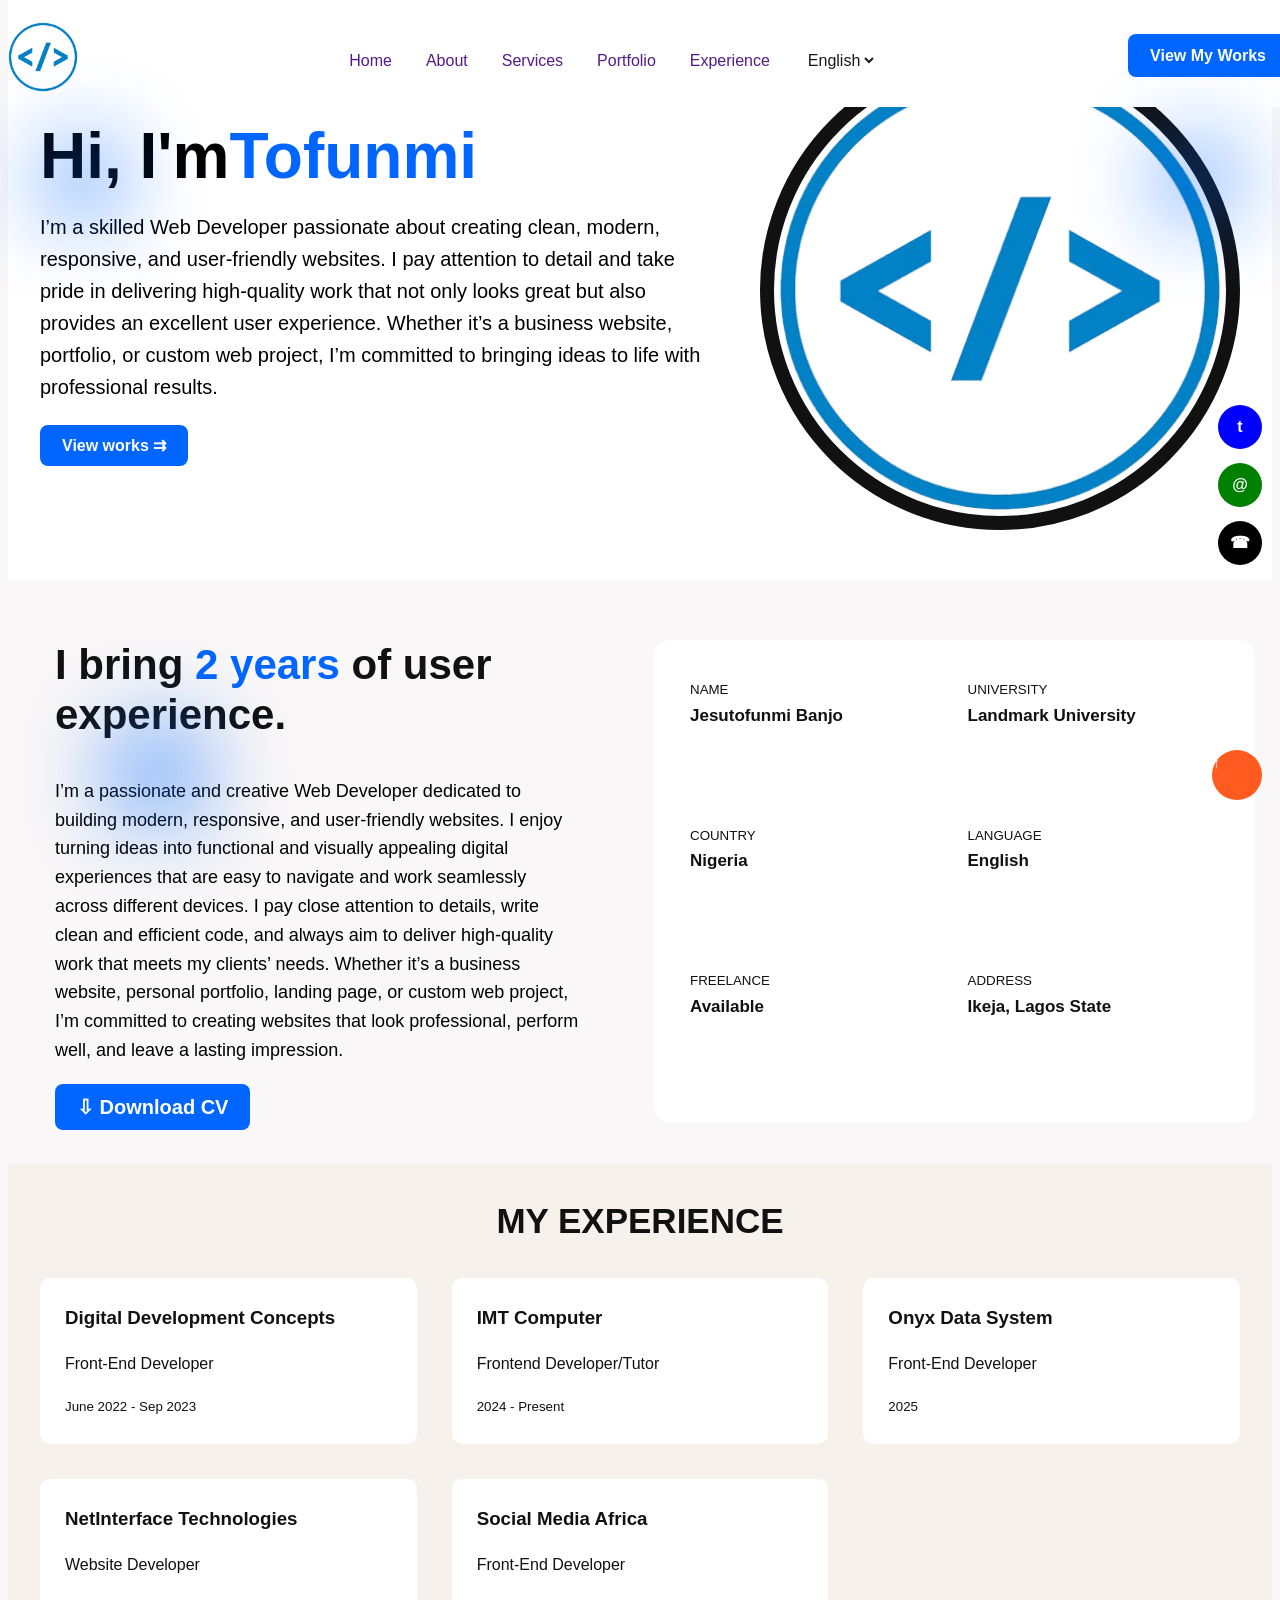
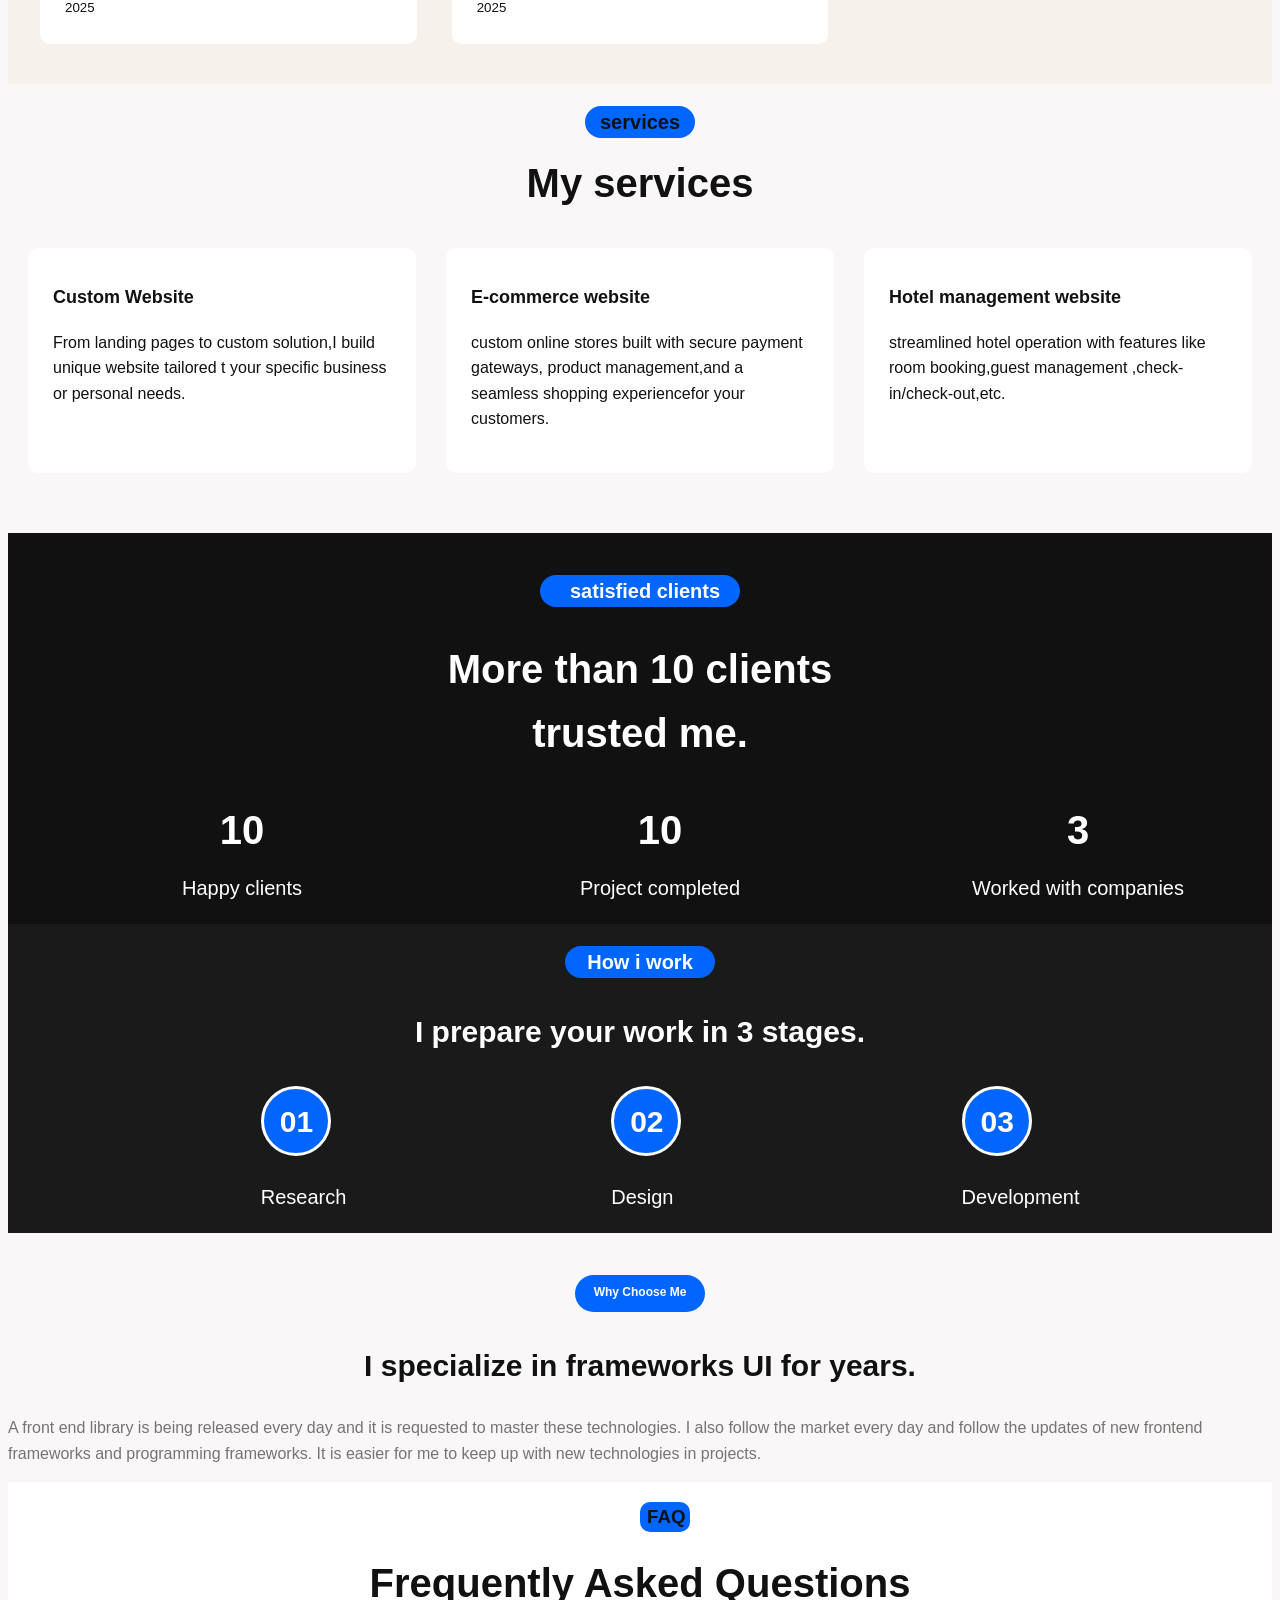
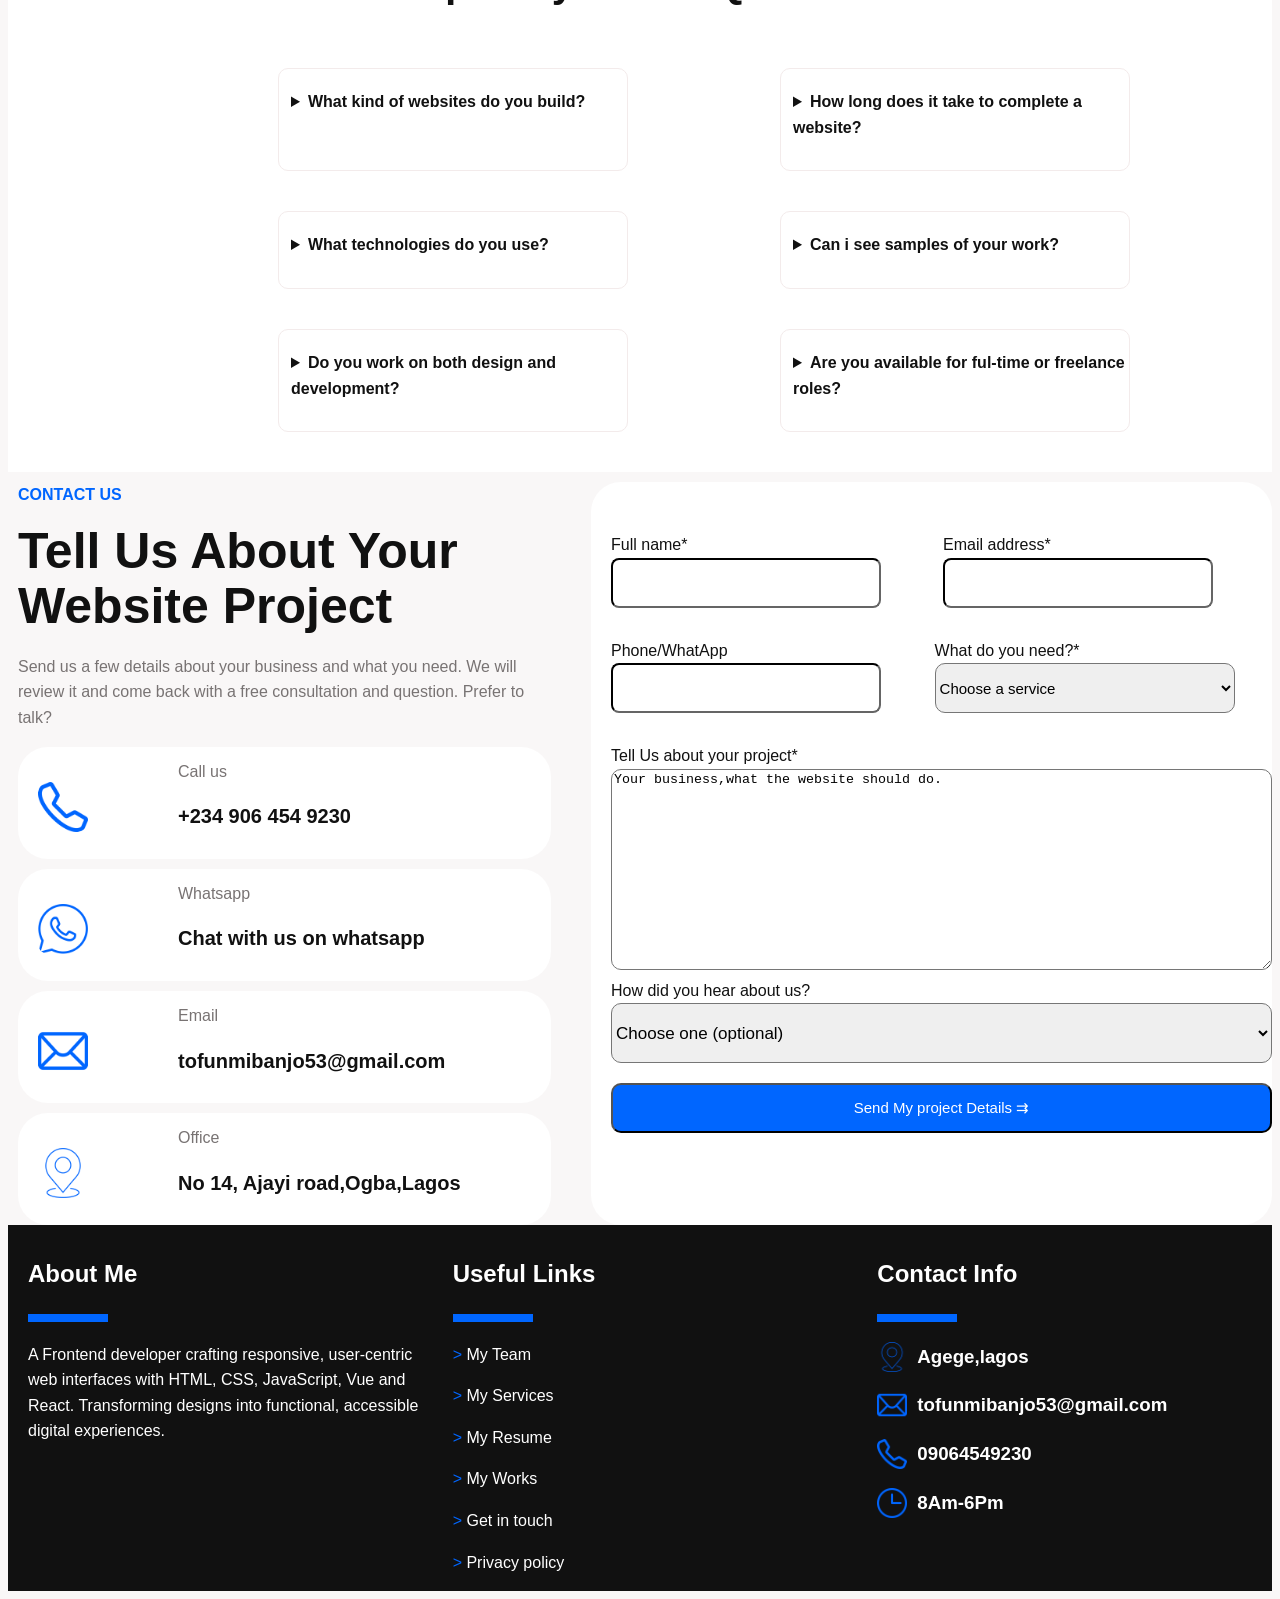
==== index.html @ 75e9c708 "My Portfolio Website" ====
<!DOCTYPE html>
<html lang="en">
<head>
    <meta charset="UTF-8">
    <meta name="viewport" content="width=device-width, initial-scale=1.0">
    <title>Tofunmi</title>
    <link rel="stylesheet" href="style.css">
</head>
<body>
    <!--NAVBAR-->
    <header">
        <div class="Container">
            <a href=""><img class="MyLogo" src="images/blue_image-removebg-preview.png" alt=""></a>
            <nav class="links">
                <a href="">Home</a>
                <a href="">About</a>
                <a href="">Services</a>
                <a href="">Portfolio</a>
                <a href="">Experience</a>
                <select name="" id="">
                    <option value="">English</option>
                    <option value="">Yoruba</option>
                    <option value="">French</option>
                </select>
            </nav>
            <a href="" class="btn">View My Works</a>

        </div>
    </header>
    <!--HERO-->
    <section class="hero" id="home"> 
        <span class="blob blob-1"></span>
        <span class="blob blob-2"></span>
        <span class="blob blob-3"></span>
       <div class="hero-box container">
            <div class="hero-text">
                <h1>Hi, I'm<span class="blue">Tofunmi</span></h1>
                <P>I’m a skilled Web Developer passionate about creating clean, modern, responsive,
                 and user-friendly websites. I pay attention to detail and take pride in delivering 
                 high-quality work that not only looks great but also provides an excellent user experience. 
                 Whether it’s a business website, portfolio, or custom web project, I’m committed to bringing 
                 ideas to life with professional results. 
                </p>
              
              <a href="#Portfolio" class="btn big">View works &rrarr;</a>
            </div>
             <img src="images/blue_image-removebg-preview.png" alt="Web development skill" class="hero-img">
              <!-------Floating Icons---------->  
              <div class="social">
               <a href="#" class="twitter">t</a>
               <a href="#" class="email">@</a>
               <a href="#" class="phone">&#9742</a>
             </div>

            <!--Bottom Bar-->
               <!--//<div class="contact">
               <a href="tel:+2349064549230"> call</a>
                <a href="https://2349064549230">Whatsapp</a>
               </div>-->
              
             <a href="home" class="top"> &uarr;</a>
             </div>
            </section>
    <!--About-->
     <section class="About" id="about">
       <div class="about-box">
          <div class="about-text">
            <h2>I bring <span class="blue">2 years</span> of user experience.</h2>
            <p>I’m a passionate and creative Web Developer dedicated to building modern, responsive, 
              and user-friendly websites. I enjoy turning ideas into functional and visually appealing 
              digital experiences that are easy to navigate and work seamlessly across different devices.
               I pay close attention to details, write clean and efficient code, and always aim to deliver
                high-quality work that meets my clients’ needs. Whether it’s a business website, personal portfolio, 
                landing page, or custom web project, I’m committed to creating websites that look professional, perform well, 
                and leave a lasting impression.</p>
              <a href="#" class="btn">&#8681; Download CV</a>
          </div>

          <!--A grey card holding 6 small fact-->
          <div class="info-card">
              <div class="info">
                  <small>NAME</small>
                  <strong>Jesutofunmi Banjo</strong>
              </div>
              <div class="info">
                <small>UNIVERSITY</small>
                <strong>Landmark University</strong>
              </div>
              <div class="info">
                <small>COUNTRY</small>
                <strong>Nigeria</strong>
              </div>
              <div class="info">
                <small>LANGUAGE</small>
                <strong>English</strong>
              </div>
              <div class="info">
                <small>FREELANCE</small>
                <strong>Available</strong>
              </div>
              <div class="info">
                <small>ADDRESS</small>
                <strong>Ikeja, Lagos State</strong>
              </div>
          </div>
       </div>
    </section>
    <!-- ================= EXPERIENCE ================= -->
  <section class="experience" id="experience">
    <div class="myexperience">

      <h2 class="center">MY EXPERIENCE</h2>

      <div class="grid-3">
        <div class="card">
          <h3>Digital Development Concepts</h3>
          <p class="orange">Front-End Developer</p>
          <small>June 2022 - Sep 2023</small>
        </div>
        <div class="card">
          <h3>IMT Computer</h3>
          <p class="orange">Frontend Developer/Tutor</p>
          <small>2024 - Present</small>
        </div>
        <div class="card">
          <h3>Onyx Data System</h3>
          <p class="orange">Front-End Developer</p>
          <small>2025</small>
        </div>
        <div class="card">
          <h3>NetInterface Technologies</h3>
          <p class="orange">Website Developer</p>
          <small>2025</small>
        </div>
        <div class="card">
          <h3>Social Media Africa</h3>
          <p class="orange">Front-End Developer</p>
          <small>2025</small>
        </div>
      </div>

    </div>
  </section>
     <!--My services-->
     <section class="services" id="services">
     <div class="myservices">
      <h4> services</h4>
      <h2> My services</h2>
      <div class="servicecontainer">
       <div class="atm">
        <h3>Custom Website</h3>
        <p class="yellow"> 
          From landing pages to custom solution,I build unique
           website tailored t your specific business or personal needs.
        </p>
       </div>
       <div class="atm">
       <h3>E-commerce website</h3>
       <p class="yellow">
        custom online stores built with secure payment gateways, product management,and a seamless
        shopping experiencefor your customers.
       </p>
       </div>
       <div class="atm">
        <h3> Hotel management website</h3>
       <p class="yellow">
        streamlined hotel operation with features like room booking,guest management
        ,check-in/check-out,etc.
       </p>
       </div>

      </div>
     </div>
  </section>
   <!--satisfied client-->
   <section class="client">
    <div class="myclients">
      <h4>satisfied clients</h4>
      <h2>More than 10 clients <br> trusted me.</h2>
      <div id="container">
     <div class="complete">
        <h3>10</h3>
        <p>Happy clients</p>
      </div>
      <div class="complete">
      <h3>10</h3>
      <p>Project completed</p>
    </div>
    <div class="complete">
      <h3>3</h3>
      <p>Worked with companies</p>
    </div>
      </div>
    </div>
   </section>  
   <!-- How i work -->
   <section class="work">
  <!-- how i work-->
     <div id="work">
      <h4>How i work</h4>
      <h3>I prepare your work in 3 stages.</h3>
    </div>
    <div id="design">
      <div class="design">
        <h2>01</h2>
        <p>Research</p>
      </div>
     <div class="design">
       <h2>02</h2>
       <p>Design</p>
     </div>
     <div class="design">
       <h2>03</h2>
       <p>Development</p>
     </div>
    </div>
   </section>
   <!-- why choose me -->
    <section class="why">
      <div id="why">
        <h3>Why Choose Me</h3>
        <h2>I specialize in frameworks UI for years.</h2>
        <p>A front end library is being released every day and it is 
           requested to master these technologies.
           I also follow the market every day and follow the updates of new 
           frontend frameworks and programming frameworks.
           It is easier for me to keep up with new technologies in projects.
        </p>
      </div>
      <!-- <div class="per">
        <div class="M">
          <div class="flex">
          <h2>Design</h2>
          <h3> 100%</h3>
        </div>
        <!-- line 1 -->
        <!-- <div class="line">
          <p>d</p>
        </div>
        </div>
       <div class="N">
        <div class="flex2">
       <h2>Development</h2>
       <h3>100%</h3>
       </div> -->
       <!-- line 2 -->
       <!-- <div class="line">
        <p>d</p>
       </div>
       </div>
      </div> --> 
    </section>
    <!-- my works its empty -->
    <section>
    </section>
    <!-- FAQ -->
     <section class="FAQ">
      <div class="bigfaq">
       <h3>FAQ</h3>
       <h2>Frequently Asked Questions</h2>
       <div class="faqflex">
        <div class="faq">
         <details>
          <summary>What kind of websites do you build?</summary>
          <p>I build responsive,modern websites including portfolios,
            business sites,blogs,e-commerce platform etc.
          </p>
         </details>
        </div>
        <div class="faq">
          <details>
            <summary>How long does it take to complete a website?</summary>
            <p>project timeline vary,but most website
               are completed within 2-6 weeks depending on complexity</p>
          </details>
        </div>
       </div>
       <div class="faqflex">
       <div class="faq">
        <details>
          <summary>What technologies do you use?</summary>
          <p>i use Vue.js,React,Next.js,Typescript,Tailwind 
            CSS,and other modern web technologies.</p>
        </details>
       </div>
       <div class="faq">
        <details>
          <summary>Can i see samples of your work?</summary>
          <p>Yes! Please check the portfolio section on 
            this website for examples of my previous projects.</p>
        </details>
       </div>
       </div>
       <div class="faqflex">
        <div class="faq">
          <details>
            <summary>Do you work on both design and development?</summary>
            <p>Yes, i handle front-end development to deliver
               complete solutions.</p>
          </details>
        </div>
        <div class="faq">
          <details>
            <summary>Are you available for ful-time or freelance roles?</summary>
            <p>I'm open to both full-time and freelance opportunities.
              Feel free to contact me to discuss your needs.</p>
          </details>
        </div>
       </div>
      </div>
     </section>
    <!-- contact us -->
   <section class="US">
     <div class="BIGONE">
     <!--div 1-->
      <div class="Contactus">
      <p class="Bue">CONTACT US</p>
      <h1>Tell Us About Your <br> Website Project</h1>
      <p class="P">Send us a few details about your business and what you need.
        We will review it and come back with a free consultation and question.
        Prefer to talk?</p>
        <div class="icon">
          <div id="icon"><img src="images/call.png" alt=""></div>
            <div id="cont">
             <p>Call us</p>
             <h2>+234 906 454 9230</h2>
            </div>
          </div>
        <div class="icon">
         <div id="icon"><img src="images/whatsapp.png" alt=""></div>
          <div id="cont">
           <p>Whatsapp</p>
           <h2>Chat with us on whatsapp</h2>
          </div>
        </div>
        <div class="icon">
         <div id="icon"><img src="images/email.png" alt=""></div>
         <div id="cont">
         <p>Email</p>
         <h2>tofunmibanjo53@gmail.com</h2>
         </div>
        </div>
        <div class="icon">
         <div id="icon"><img src="images/loc.png" alt=""></div>
         <div id="cont">
         <p>Office</p>
         <h2>No 14, Ajayi road,Ogba,Lagos</h2>
         </div>
        </div>
      </div>
      <!-- Div 2 -->
      <div class="FORM2">
        <!-- first form flex -->
         <div class="line1">
            <div class="full">
             <label for="Full name">Full name*</label>
             <input type="text">
            </div>
            <div class="emai">
               <label for="email">Email address*</label>
               <input type="text">
            </div>
          </div>
       <!-- 2nd form flex -->
     <div class="line2"> 
        <div class="Whatsapp">
          <label for="">Phone/WhatApp</label>
          <input type="text">
        </div>
        <div class="need">
          <label for="">What do you need?*</label>
          <select name="" id="select1">
            <option value=""> Choose a service</option>
            <option value="">Business</option>
            <option value="">E-commerce</option>
          </select>
        </div>
      </div>
      <div class="tell">
         <label for="">Tell Us about your project*</label>
         <textarea  class="area"  name="" rows="13" cols="80">Your business,what the website should do.</textarea> 
      </div>
      <div class="Hear">
       <label for="">How did you hear about us?</label><br>
       <select name="" id="select2">
        <option value="" aria-placeholder="">Choose one (optional)</option>
        <option value="">On the Web</option>
        <option value="">From a Friend</option>
       </select>
      </div>
      <button class="bn" type="submit">Send My project Details &rrarr;</button>
      </div>
     </div>
     </div>
   </section>
   <!-- footer -->
   <footer>
    <div class="end">
      <div class="ABOUt">
        <h2>About Me</h2>
        <div class="footerline"></div>
        <p>A Frontend developer crafting responsive, user-centric web interfaces with HTML,
           CSS, JavaScript, Vue and React. Transforming designs into functional, accessible digital experiences.</p>
      </div>
      <div class="lINK">
        <h2>Useful Links</h2>
        <div class="footerline"></div>
        <p><span class="g">></span> My Team</p>
        <p><span class="g">></span> My Services</p>
        <p><span class="g">></span> My Resume</p>
        <p><span class="g">></span> My Works</p>
        <p><span class="g">></span> Get in touch</p>
        <p><span class="g">></span> Privacy policy</p>
      </div>
      <div class="Info">
      <h2>Contact Info</h2>
      <div class="footerline"></div>
      <div class="foo">
        <div class="loc"><img src="images/loc.png" alt=""></div>
        <div class="w"><h3>Agege,lagos</h3></div>
      </div>
      <div class="foo">
        <div class="mail"><img src="images/email.png" alt=""></div>
        <div class="w"><h3>tofunmibanjo53@gmail.com</h3></div>
      </div>
      <div class="foo">
        <div class="numb"><img src="images/call.png" alt=""></div>
        <div class="w"><h3>09064549230</h3></div>
      </div>
      <div class="foo">
        <div class="time"><img src="images/time.png" alt=""></div>
        <div class="w"><h3>8Am-6Pm</h3></div>
      </div>
      </div>
    </div>
   </footer>

</body>
</html>
---- style.css ----
*{
margin-top: 0%;
box-sizing: border-box;
}
 body{
    font-family: Arial, Helvetica, sans-serif;
     background:rgb(249, 247, 247);
    color: #111111;
    line-height: 1.6;
 }
 a{
    text-decoration: none;
 }
.btn{
    color: #fff;
    background: #0066ff;
    padding: 12px 22px;
    border-radius: 8px;
    font-weight: bold;
    margin-bottom: 30px;
    margin-top: 20px;
}
.btn:hover{
    background-color: darkblue;
}
header{
    background-color: #fff;
}
/* header */
.Container{
    background-color: #fff;
    display: flex;
    align-items: center;
    padding-top: 14px;
    /* margin-bottom: 20px; */
    /* margin-right: 20px; */
    position: fixed;
    width: 100%;
}
.MyLogo{
    width: 70px;
    height: 70px;
    margin-right: 20px;
}
.links{
    flex: 1;
    display: flex;
    justify-content: center;
    align-items: center;
    gap: 34px;
}
.links select{
    border: none;
    background: none;
    font-size: 16px;
    color:#1a1a1a;
    cursor: pointer;
}

.container{
    max-width: 1200px;
    margin: 0 auto;
    /* padding: 0 20px; */
    
}

.hero-box{
    display: flex;
    align-items: center;
    justify-content: center;
    gap: 50px;
    width: 100%;
    padding-top: 50px;
    padding-bottom: 50px;
}
.hero{
    background: white;
}
.hero-text{
    flex: 1;
    color: black;
}
h1{
    font-size: 64px;
    line-height: 1.1;
    margin-bottom: 20px;
}
.blue{
    color:#0066ff;
}
.hero p{
    font-size: 20px;
    color: black;
    margin-bottom:  30px; ;
}
.hero-img{
    width: 45%;
    max-width: 480px;
    border-radius:50%;
    border: 14px solid ;
}
.blob{
    position: absolute;
    border-radius: 50;
    background: #0066ff;
    opacity: 0.4;
    filter: blur(40px);
}
.blob-1{
    width: 90px;
    height: 90px;
    top: 15%;
    left: 3%;
}
.blob-2{
     width: 90px;
    height: 90px;
    top: 15%;
    right: 3%;
}
.blob-3{
    width: 110px;
    height: 110px;
    bottom: 8%;
    left: 8%;
}
.social{
position: fixed;
right: 18px;
top: 45%;
display: flex;
flex-direction: column;
gap: 14px;
}
.social a{
    width: 44px;
    height: 44px;
    border-radius: 50%;
    color: #fff;
    font-weight: bold;
    display: flex;
    align-items: center;
    justify-content: center;
}
.twitter{ background:blue ;}
.email{background: green;}
.phone{ background: black;}

.contact{
    position: fixed;
    bottom: 0;
    left: 0;
    right: 0;
    display: flex;
    justify-content: center;
    gap: 60px;
    padding: 14px;
    background: #1a1a1a;
}
.contact a {color: #fff;font-weight: bold;}
.top{
    position: fixed;
    right: 18px;
    bottom: 100px;
    width: 50px;
    height: 50px;
    border-radius: 50%;
    background: #ff5a1f;
    color: #fff;
}
.About{
    margin-top: 60px;
    padding-left: 30px;
    padding-bottom: 40px;
}
.about-box{
    display: flex;
    max-width: 1200px;
    margin: auto;
    gap: 70px;
}

.about-text{
    flex: 1;
    font-size: 20px;
}
.about-text h2{
    font-size: 42px;
    line-height: 1.2;
    margin-bottom: 36px;
}
.btn{line-height: 1.2;
    
}
.about-text p{
margin-bottom: 26px;
color: black;
font-size: 18px;
}
.info{
    border-radius: 10px;
    /* padding: 10px; */
    padding-bottom:px ;
}
.info-card{
    flex: 1;
    background-color:white;
    padding:36px;
    border-radius: 16px;
    display: grid;
    grid-template-columns: 1fr 1fr;
    gap: 26px;
}
.info strong{
    display: block;
    font-size: 17px;
}
.grid-3{
    display: grid;
    grid-template-columns: 1fr 1fr 1fr;
    gap: 35px;
}
.experience{
background-color: rgb(246, 241, 235);
padding-bottom: 40px;
padding-top: 30px;
}
.myexperience h2{
    text-align: center;
    font-size: 35px;
}
.myexperience{
    margin-top: 30px;
    border-radius:20px;
    margin-bottom: 20px;
    max-width: 1200px;
    margin: auto;
}
.card{
    background-color: #fff;
    padding: 25px;
    border-radius: 10px;
}
.services{
    border-radius: 30px;
}
.myservices h4{
    background-color: #0066ff;
    margin: 2px auto 30px;
    border-radius: 18px;
    font-size: 20px;
    width: 110px;
    padding-left: 15px;
    margin-bottom: 1%;
}
.myservices h2{
    text-align: center;
    font-size: 40px;
    margin-top: 2px;
}
.servicecontainer{
    display: grid;
    grid-template-columns:1fr 1fr 1fr;
    gap: 30px;
}
.atm{
    padding: 25px;
    border-radius: 10px;
    background-color: #fff;
}
.atm h3{
    font-size: 18px;
    margin-top: 10px;
}
.myservices{
    background-color;
    border-radius: 30px;
    padding: 20px;
    margin-bottom: 40px;
}
.client h4{
    background-color: #0066ff;
     margin: 2px auto 30px;
    border-radius: 18px;
    font-size: 20px;
    width: 200px;
    padding-left: 30px;
}
.client h2{
     text-align: center;
    font-size: 40px;
    margin-top: 2px;
}
#container{
    display: grid;
    grid-template-columns:1fr 1fr 1fr;
    gap: 30px;
    padding-left: 40px;
}
.complete{
    
    
    align-content: center;
}
.complete h3{
    text-align: center;
    font-size: 40px;
    margin-bottom: 10px;
}
.complete p{
    text-align: center;
    font-size: 20px;
}
#work h4{
    background-color: #0066ff;
    margin:  2px auto 30px;   
    border-radius: 18px;
    width: 150px;
    /* padding-left: 30px; */
    text-align: center;
    font-size: 20px;
}
.myclients{
    background-color: #111111;
    color: #fff;
    padding-top: 40px;
}
.work{
    background-color: #1a1a1a;
    color: #fff;
    padding-top: 20px;
}
#work h3{
    text-align: center;
    font-size: 30px;
}
#design{
     display: grid;
    grid-template-columns:1fr 1fr 1fr;
    gap: 40px;
    /* padding-left: 20px; */
    margin-left: 20% ;

}
.design h2{
    background-color: #0066ff;
    border-radius: 50px;
    width: 70px;
    height: 70px;
   padding-left: 16px;
    font-size: 30px;
    padding-top: 9px;
    border: 3px solid white;

}
.design p{
    font-size: 20px;
}
/* why choose me */
#why h3{
    background-color: #0066ff;
    color: white;
    width: 130px;
    border-radius: 30px;
    text-align: center;
    margin: 2px auto 30px;
    padding-top: 8px;
    padding-bottom: 10px;
    font-size: 12px;

}
#why h2{
    text-align: center;
    font-size: 30px;
    /* padding-bottom: 10px; */
}
#why p{
    color: #787373;
    text-align: left;
    
}
#why{
    padding-top: 40px;
}
/* Design and development */
.per{
    display: flex;
    gap: 50%;
    margin-left: 40px;
}
.flex{
    display: flex;
    gap: 80%;
}
.flex2{
    display: flex;
    gap: 70%;
}
.line p{
    background-color: #0066ff;
    border-radius: 50px;
    color: #0066ff;
    width: 100%;
}
/* contact us */
.BIGONE{
    display: flex;
    gap: 40px;
    padding-left: 10px;
    padding-top: 10px;
}
.Bue{
    font-weight: bold;
    color: #0066ff;
}
.Contactus h1{
    font-size: 50px;
}
.P{
    color: #787373;
}
.icon{
    border-radius: 30px;
    background-color: white;
    display: flex;
    max-width: 1200px;
    margin: auto;
    gap: 70px;
    padding: 10px;
    margin-top: 10px; 
    border-color: #111111;
    
    
}
.icon img{
    /* width: 30px; */
    border-radius: 10px;
    /* background-color: #0066ff; */
    width: 50px;
    margin-top: 25px;
    margin-left: 10px;

}
.icon p{
    padding-left: 20px;
    color: #787373;
    padding-top: 2px; 
}
.icon h2{
    padding-left: 20px;
    font-size: 20px;
}
.FORM2{
    background-color: white;
    border-radius: 30px;
    padding-top: 50px;
    padding-left: 20px;
}
.line1{
    display: flex;
    gap: 30px;
    padding-bottom: 30px;
}
.line2{
    display: flex;
    gap: 30px;
    padding-bottom: 30px;
}
.area{
    border-radius: 10px;
}
input{
    border-radius: 8px;
    width: 270px;
    border-color: #111111;
    height: 50px;
}
#select1{
    width: 300px;
    height: 50px;
    border-radius: 10px;
    font-style: bold;
    font-size: 15px;
}
#select2{
    width: 100%;
    height: 60px;
    border-radius: 10px;
    font-style: bold;
    font-size: 17px;
}
.bn{
    background-color: #0066ff;
    margin-top: 20px;
    border-radius: 10px;
    width: 100%;
    height: 50px;
    color: #fff;
    font-style: bold;
    font-size: 15px;
}
/* faq */
.bigfaq{
   /* padding: 10px; */
    background-color: #fff;
    /* padding-top: 20px; */
    padding: 20px;
}
.bigfaq h3{
 margin-left: 50%;
 background-color: #0066ff;
 width: 50px;
 padding-left: 7px;
 border-radius: 10px;
}
.bigfaq h2{
    font-size: 40px;
    text-align: center;
}
.faqflex{
  display: grid;
  grid-template-columns: 1fr 1fr;
  gap: 30px;
  padding-left: 250px;
}
.faq{
    background-color: #fff;
    border-radius: 10px;
    border-style: solid;
    border-width: 1px;
    border-color: #f3ebeb;   
    width: 350px;
    padding-top: 20px;
    padding-left: 12px;
    padding-bottom: 30px;
    /* padding: 20px; */
    margin-top: 20px;
    margin-bottom: 20px;
}
.faq:hover{
 transform: translateY(-8px);
  box-shadow: 0 5px 15px rgba(0, 0, 0, 0.15);
}
.faq summary{
    font-weight: bold;
}
.faq p{
    color: #787373;
    padding-top: 20px;
}
footer{
    background-color: #111111;
    color: white;

}
.end{
    display: grid;
    grid-template-columns: 1fr 1fr 1fr;
    gap: 30px;
    padding-left: 20px;
    padding-top: 30px;
    border-radius: 10px;
}
.g{
    color: #0066ff;
}
.footerline{
    height:  8px ;
    width: 80px;
    background: #0066ff;
    margin-bottom: 20px;
    margin-top: 1px;
}
.Info img{
    width: 30px;
    height: 30px;
}
.foo{
    display: flex;
    gap: 10px;
}

/* responsive */
@media(max-width :600px ){
.container{
    display: block;
}
.container img{
    width: 100%;
    margin-top: 20px;
    /* margin-left: 10px; */
}
.about-box{
    display: block;
    margin-right: 10px;
}
.grid-3{
    display: block;
}
.card{
    padding-bottom: 10px;
}
.servicecontainer{
    display: block;
}
#container{
    display: block;
}
.container{

}
#design{
display: block;

}
.design {
    margin-left: 100px;

}

}
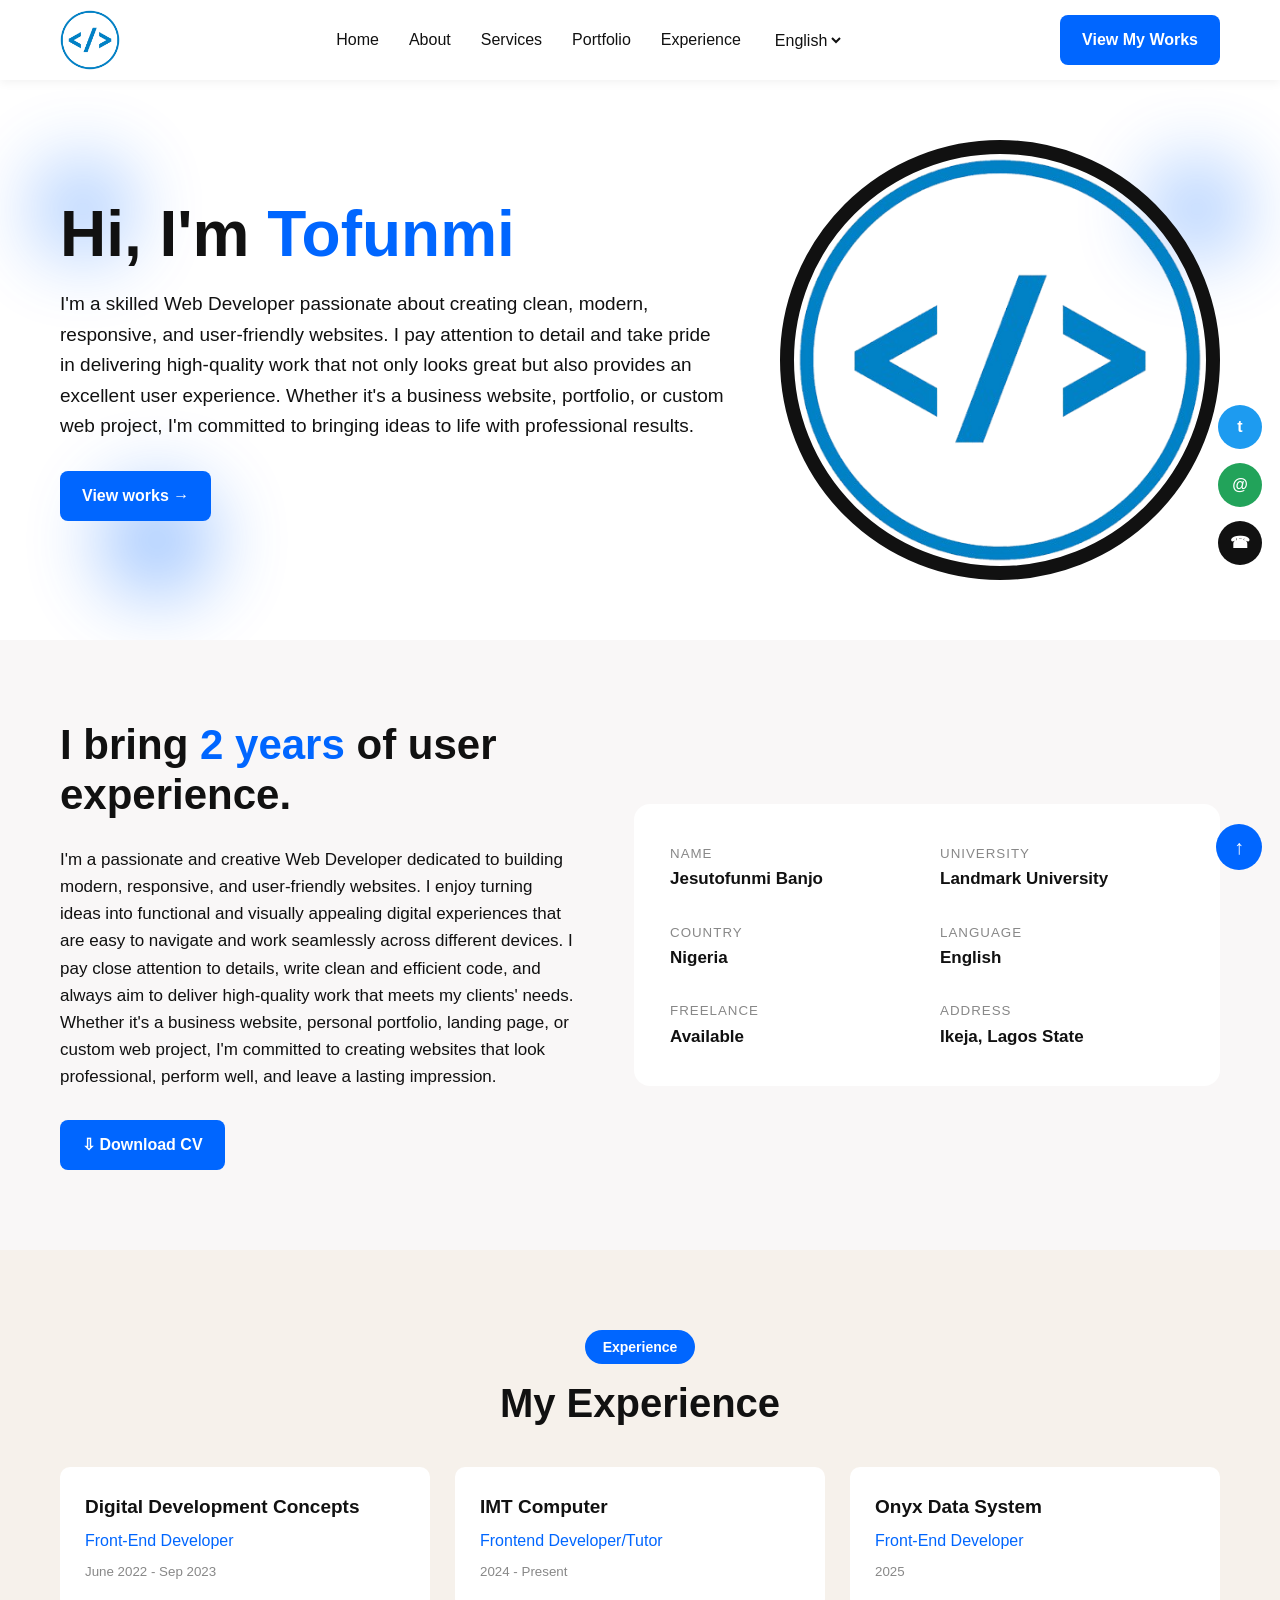
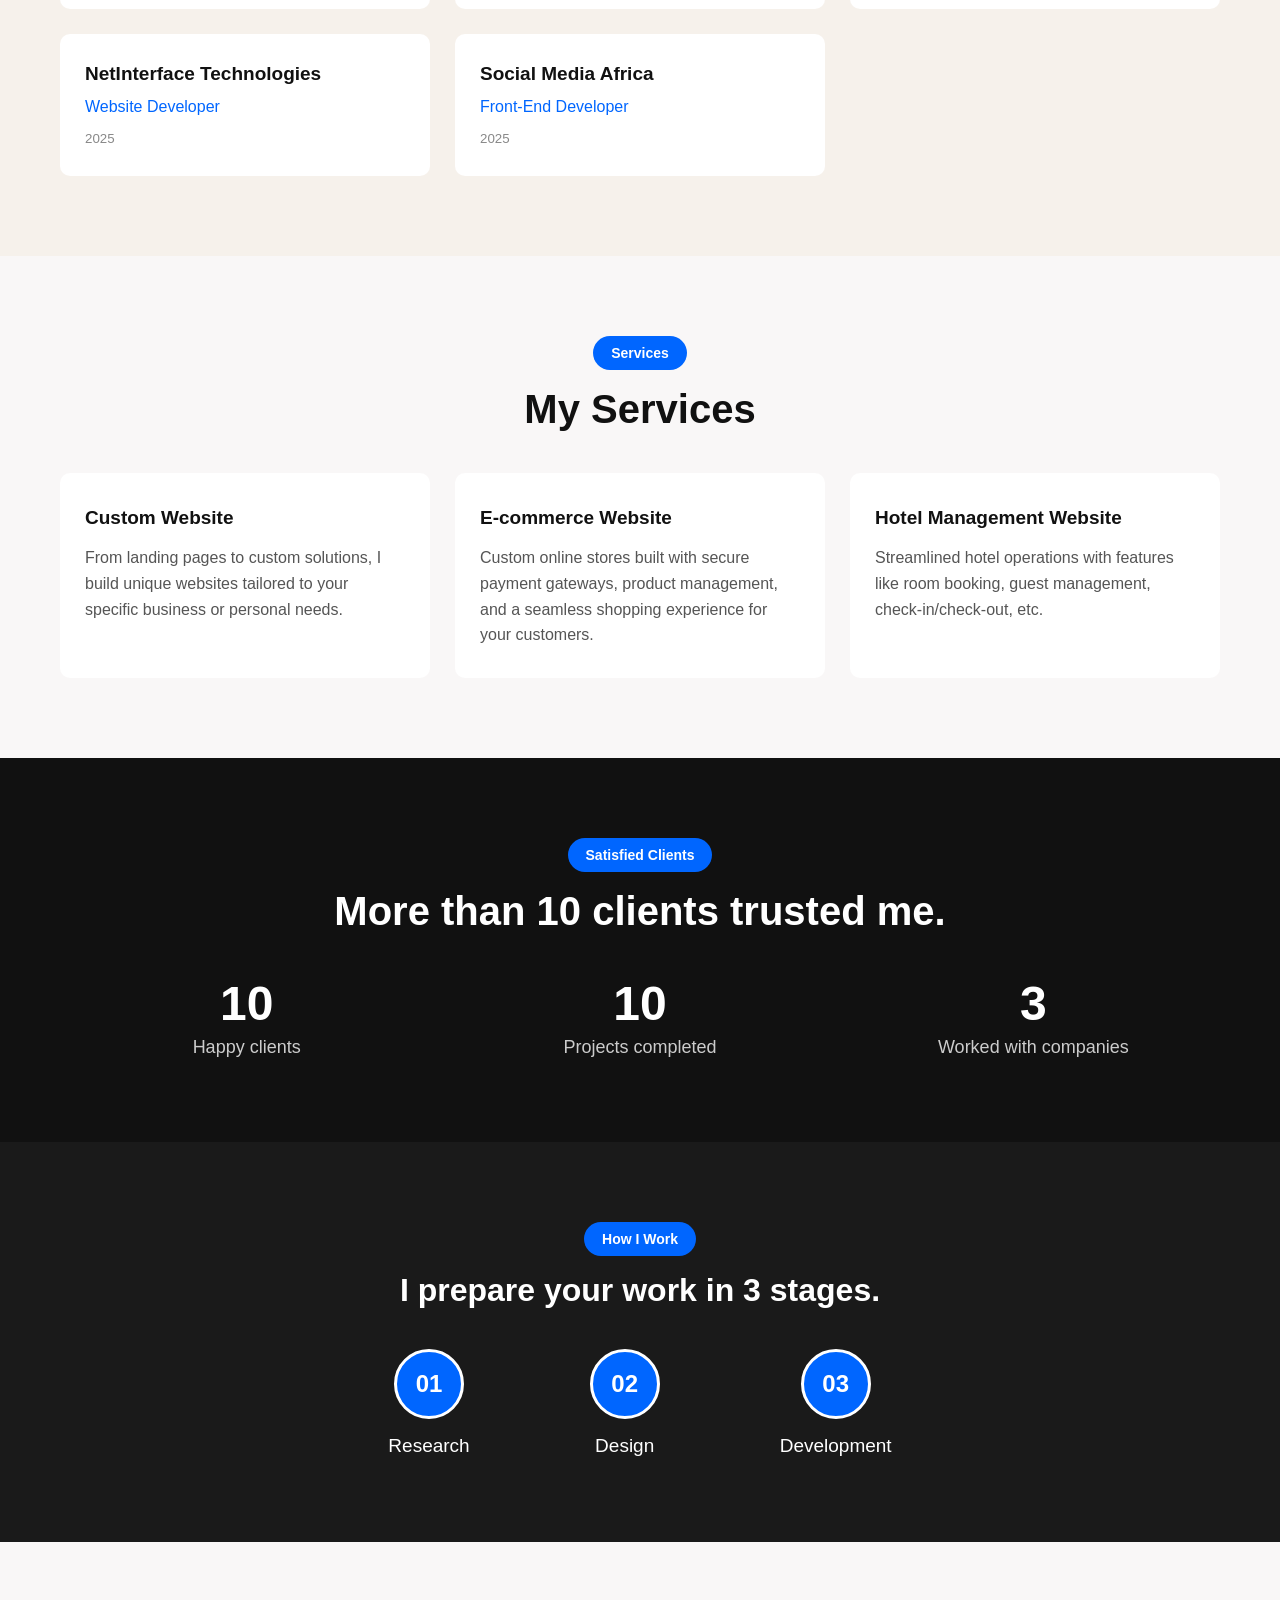
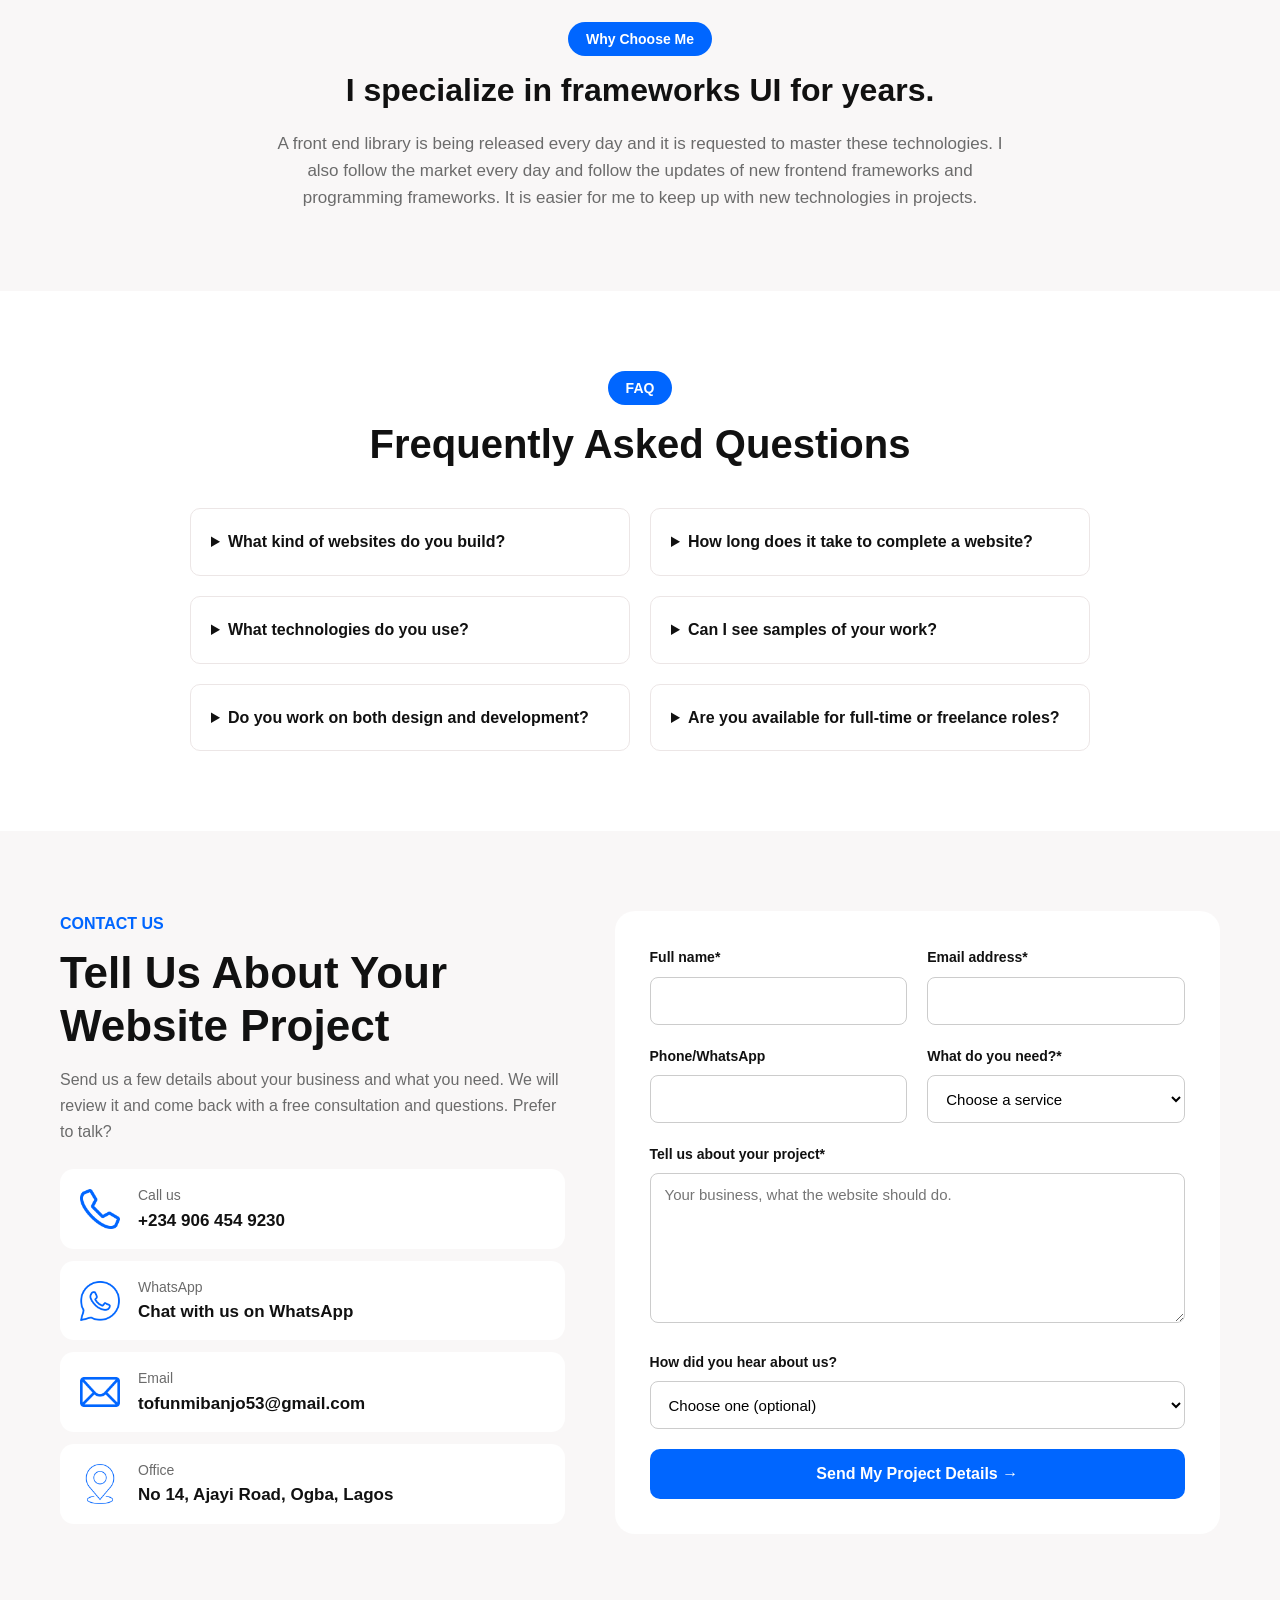
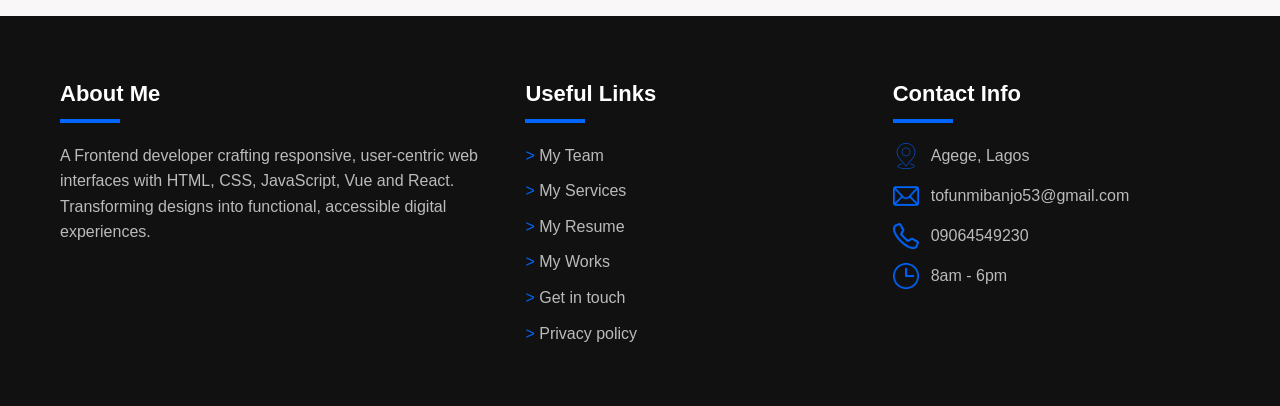
==== commit 85035deb: "Make the portfolio responsive and restructure the code - Add a hamburger menu for tablet and phone s" ====
--- a/index.html
+++ b/index.html
@@ -3,437 +3,425 @@
 <head>
     <meta charset="UTF-8">
     <meta name="viewport" content="width=device-width, initial-scale=1.0">
-    <title>Tofunmi</title>
+    <title>Tofunmi | Web Developer</title>
     <link rel="stylesheet" href="style.css">
 </head>
 <body>
-    <!--NAVBAR-->
-    <header">
-        <div class="Container">
-            <a href=""><img class="MyLogo" src="images/blue_image-removebg-preview.png" alt=""></a>
+
+    <!-- ===== NAVBAR ===== -->
+    <header class="navbar">
+        <div class="container nav">
+            <a href="#home"><img class="logo" src="images/blue_image-removebg-preview.png" alt="Tofunmi logo"></a>
+
+            <input type="checkbox" id="menu-toggle" class="menu-toggle">
+            <label for="menu-toggle" class="hamburger">
+                <span class="open-icon">&#9776;</span>
+                <span class="close-icon">&times;</span>
+            </label>
+
             <nav class="links">
-                <a href="">Home</a>
-                <a href="">About</a>
-                <a href="">Services</a>
-                <a href="">Portfolio</a>
-                <a href="">Experience</a>
-                <select name="" id="">
-                    <option value="">English</option>
-                    <option value="">Yoruba</option>
-                    <option value="">French</option>
+                <a href="#home">Home</a>
+                <a href="#about">About</a>
+                <a href="#services">Services</a>
+                <a href="portfolio.html">Portfolio</a>
+                <a href="#experience">Experience</a>
+                <select>
+                    <option>English</option>
+                    <option>Yoruba</option>
+                    <option>French</option>
                 </select>
             </nav>
-            <a href="" class="btn">View My Works</a>
-
+
+            <a href="portfolio.html" class="btn nav-btn">View My Works</a>
         </div>
     </header>
-    <!--HERO-->
-    <section class="hero" id="home"> 
+
+
+    <!-- ===== HERO ===== -->
+    <section class="hero" id="home">
         <span class="blob blob-1"></span>
         <span class="blob blob-2"></span>
         <span class="blob blob-3"></span>
-       <div class="hero-box container">
+
+        <div class="container hero-box">
             <div class="hero-text">
-                <h1>Hi, I'm<span class="blue">Tofunmi</span></h1>
-                <P>I’m a skilled Web Developer passionate about creating clean, modern, responsive,
-                 and user-friendly websites. I pay attention to detail and take pride in delivering 
-                 high-quality work that not only looks great but also provides an excellent user experience. 
-                 Whether it’s a business website, portfolio, or custom web project, I’m committed to bringing 
-                 ideas to life with professional results. 
+                <h1>Hi, I'm <span class="blue">Tofunmi</span></h1>
+                <p>
+                    I'm a skilled Web Developer passionate about creating clean, modern, responsive,
+                    and user-friendly websites. I pay attention to detail and take pride in delivering
+                    high-quality work that not only looks great but also provides an excellent user experience.
+                    Whether it's a business website, portfolio, or custom web project, I'm committed to bringing
+                    ideas to life with professional results.
                 </p>
-              
-              <a href="#Portfolio" class="btn big">View works &rrarr;</a>
-            </div>
-             <img src="images/blue_image-removebg-preview.png" alt="Web development skill" class="hero-img">
-              <!-------Floating Icons---------->  
-              <div class="social">
-               <a href="#" class="twitter">t</a>
-               <a href="#" class="email">@</a>
-               <a href="#" class="phone">&#9742</a>
-             </div>
-
-            <!--Bottom Bar-->
-               <!--//<div class="contact">
-               <a href="tel:+2349064549230"> call</a>
-                <a href="https://2349064549230">Whatsapp</a>
-               </div>-->
-              
-             <a href="home" class="top"> &uarr;</a>
-             </div>
-            </section>
-    <!--About-->
-     <section class="About" id="about">
-       <div class="about-box">
-          <div class="about-text">
-            <h2>I bring <span class="blue">2 years</span> of user experience.</h2>
-            <p>I’m a passionate and creative Web Developer dedicated to building modern, responsive, 
-              and user-friendly websites. I enjoy turning ideas into functional and visually appealing 
-              digital experiences that are easy to navigate and work seamlessly across different devices.
-               I pay close attention to details, write clean and efficient code, and always aim to deliver
-                high-quality work that meets my clients’ needs. Whether it’s a business website, personal portfolio, 
-                landing page, or custom web project, I’m committed to creating websites that look professional, perform well, 
-                and leave a lasting impression.</p>
-              <a href="#" class="btn">&#8681; Download CV</a>
-          </div>
-
-          <!--A grey card holding 6 small fact-->
-          <div class="info-card">
-              <div class="info">
-                  <small>NAME</small>
-                  <strong>Jesutofunmi Banjo</strong>
-              </div>
-              <div class="info">
-                <small>UNIVERSITY</small>
-                <strong>Landmark University</strong>
-              </div>
-              <div class="info">
-                <small>COUNTRY</small>
-                <strong>Nigeria</strong>
-              </div>
-              <div class="info">
-                <small>LANGUAGE</small>
-                <strong>English</strong>
-              </div>
-              <div class="info">
-                <small>FREELANCE</small>
-                <strong>Available</strong>
-              </div>
-              <div class="info">
-                <small>ADDRESS</small>
-                <strong>Ikeja, Lagos State</strong>
-              </div>
-          </div>
-       </div>
-    </section>
-    <!-- ================= EXPERIENCE ================= -->
-  <section class="experience" id="experience">
-    <div class="myexperience">
-
-      <h2 class="center">MY EXPERIENCE</h2>
-
-      <div class="grid-3">
-        <div class="card">
-          <h3>Digital Development Concepts</h3>
-          <p class="orange">Front-End Developer</p>
-          <small>June 2022 - Sep 2023</small>
-        </div>
-        <div class="card">
-          <h3>IMT Computer</h3>
-          <p class="orange">Frontend Developer/Tutor</p>
-          <small>2024 - Present</small>
-        </div>
-        <div class="card">
-          <h3>Onyx Data System</h3>
-          <p class="orange">Front-End Developer</p>
-          <small>2025</small>
-        </div>
-        <div class="card">
-          <h3>NetInterface Technologies</h3>
-          <p class="orange">Website Developer</p>
-          <small>2025</small>
-        </div>
-        <div class="card">
-          <h3>Social Media Africa</h3>
-          <p class="orange">Front-End Developer</p>
-          <small>2025</small>
-        </div>
-      </div>
-
+                <a href="portfolio.html" class="btn">View works &rarr;</a>
+            </div>
+
+            <img src="images/blue_image-removebg-preview.png" alt="Web development" class="hero-img">
+        </div>
+    </section>
+
+    <div class="social">
+        <a href="#" class="twitter">t</a>
+        <a href="mailto:tofunmibanjo53@gmail.com" class="email">@</a>
+        <a href="tel:+2349064549230" class="phone">&#9742;</a>
     </div>
-  </section>
-     <!--My services-->
-     <section class="services" id="services">
-     <div class="myservices">
-      <h4> services</h4>
-      <h2> My services</h2>
-      <div class="servicecontainer">
-       <div class="atm">
-        <h3>Custom Website</h3>
-        <p class="yellow"> 
-          From landing pages to custom solution,I build unique
-           website tailored t your specific business or personal needs.
-        </p>
-       </div>
-       <div class="atm">
-       <h3>E-commerce website</h3>
-       <p class="yellow">
-        custom online stores built with secure payment gateways, product management,and a seamless
-        shopping experiencefor your customers.
-       </p>
-       </div>
-       <div class="atm">
-        <h3> Hotel management website</h3>
-       <p class="yellow">
-        streamlined hotel operation with features like room booking,guest management
-        ,check-in/check-out,etc.
-       </p>
-       </div>
-
-      </div>
-     </div>
-  </section>
-   <!--satisfied client-->
-   <section class="client">
-    <div class="myclients">
-      <h4>satisfied clients</h4>
-      <h2>More than 10 clients <br> trusted me.</h2>
-      <div id="container">
-     <div class="complete">
-        <h3>10</h3>
-        <p>Happy clients</p>
-      </div>
-      <div class="complete">
-      <h3>10</h3>
-      <p>Project completed</p>
-    </div>
-    <div class="complete">
-      <h3>3</h3>
-      <p>Worked with companies</p>
-    </div>
-      </div>
-    </div>
-   </section>  
-   <!-- How i work -->
-   <section class="work">
-  <!-- how i work-->
-     <div id="work">
-      <h4>How i work</h4>
-      <h3>I prepare your work in 3 stages.</h3>
-    </div>
-    <div id="design">
-      <div class="design">
-        <h2>01</h2>
-        <p>Research</p>
-      </div>
-     <div class="design">
-       <h2>02</h2>
-       <p>Design</p>
-     </div>
-     <div class="design">
-       <h2>03</h2>
-       <p>Development</p>
-     </div>
-    </div>
-   </section>
-   <!-- why choose me -->
+
+    <a href="#home" class="top">&uarr;</a>
+
+
+    <!-- ===== ABOUT ===== -->
+    <section class="about" id="about">
+        <div class="container about-box">
+            <div class="about-text">
+                <h2>I bring <span class="blue">2 years</span> of user experience.</h2>
+                <p>
+                    I'm a passionate and creative Web Developer dedicated to building modern, responsive,
+                    and user-friendly websites. I enjoy turning ideas into functional and visually appealing
+                    digital experiences that are easy to navigate and work seamlessly across different devices.
+                    I pay close attention to details, write clean and efficient code, and always aim to deliver
+                    high-quality work that meets my clients' needs. Whether it's a business website, personal portfolio,
+                    landing page, or custom web project, I'm committed to creating websites that look professional,
+                    perform well, and leave a lasting impression.
+                </p>
+                <a href="#" class="btn">&#8681; Download CV</a>
+            </div>
+
+            <div class="info-card">
+                <div class="info">
+                    <small>NAME</small>
+                    <strong>Jesutofunmi Banjo</strong>
+                </div>
+                <div class="info">
+                    <small>UNIVERSITY</small>
+                    <strong>Landmark University</strong>
+                </div>
+                <div class="info">
+                    <small>COUNTRY</small>
+                    <strong>Nigeria</strong>
+                </div>
+                <div class="info">
+                    <small>LANGUAGE</small>
+                    <strong>English</strong>
+                </div>
+                <div class="info">
+                    <small>FREELANCE</small>
+                    <strong>Available</strong>
+                </div>
+                <div class="info">
+                    <small>ADDRESS</small>
+                    <strong>Ikeja, Lagos State</strong>
+                </div>
+            </div>
+        </div>
+    </section>
+
+
+    <!-- ===== EXPERIENCE ===== -->
+    <section class="experience" id="experience">
+        <div class="container">
+            <div class="section-head">
+                <span class="badge">Experience</span>
+                <h2>My Experience</h2>
+            </div>
+
+            <div class="experience-grid">
+                <div class="card">
+                    <h3>Digital Development Concepts</h3>
+                    <p class="role">Front-End Developer</p>
+                    <small>June 2022 - Sep 2023</small>
+                </div>
+                <div class="card">
+                    <h3>IMT Computer</h3>
+                    <p class="role">Frontend Developer/Tutor</p>
+                    <small>2024 - Present</small>
+                </div>
+                <div class="card">
+                    <h3>Onyx Data System</h3>
+                    <p class="role">Front-End Developer</p>
+                    <small>2025</small>
+                </div>
+                <div class="card">
+                    <h3>NetInterface Technologies</h3>
+                    <p class="role">Website Developer</p>
+                    <small>2025</small>
+                </div>
+                <div class="card">
+                    <h3>Social Media Africa</h3>
+                    <p class="role">Front-End Developer</p>
+                    <small>2025</small>
+                </div>
+            </div>
+        </div>
+    </section>
+
+
+    <!-- ===== SERVICES ===== -->
+    <section class="services" id="services">
+        <div class="container">
+            <div class="section-head">
+                <span class="badge">Services</span>
+                <h2>My Services</h2>
+            </div>
+
+            <div class="services-grid">
+                <div class="service-card">
+                    <h3>Custom Website</h3>
+                    <p>
+                        From landing pages to custom solutions, I build unique
+                        websites tailored to your specific business or personal needs.
+                    </p>
+                </div>
+                <div class="service-card">
+                    <h3>E-commerce Website</h3>
+                    <p>
+                        Custom online stores built with secure payment gateways, product management, and a seamless
+                        shopping experience for your customers.
+                    </p>
+                </div>
+                <div class="service-card">
+                    <h3>Hotel Management Website</h3>
+                    <p>
+                        Streamlined hotel operations with features like room booking, guest management,
+                        check-in/check-out, etc.
+                    </p>
+                </div>
+            </div>
+        </div>
+    </section>
+
+
+    <!-- ===== SATISFIED CLIENTS ===== -->
+    <section class="clients">
+        <div class="container">
+            <div class="section-head">
+                <span class="badge">Satisfied Clients</span>
+                <h2>More than 10 clients trusted me.</h2>
+            </div>
+
+            <div class="stats">
+                <div class="stat">
+                    <h3>10</h3>
+                    <p>Happy clients</p>
+                </div>
+                <div class="stat">
+                    <h3>10</h3>
+                    <p>Projects completed</p>
+                </div>
+                <div class="stat">
+                    <h3>3</h3>
+                    <p>Worked with companies</p>
+                </div>
+            </div>
+        </div>
+    </section>
+
+
+    <!-- ===== HOW I WORK ===== -->
+    <section class="work">
+        <div class="container">
+            <div class="section-head">
+                <span class="badge">How I Work</span>
+                <h2>I prepare your work in 3 stages.</h2>
+            </div>
+
+            <div class="steps">
+                <div class="step">
+                    <span class="step-number">01</span>
+                    <p>Research</p>
+                </div>
+                <div class="step">
+                    <span class="step-number">02</span>
+                    <p>Design</p>
+                </div>
+                <div class="step">
+                    <span class="step-number">03</span>
+                    <p>Development</p>
+                </div>
+            </div>
+        </div>
+    </section>
+
+
+    <!-- ===== WHY CHOOSE ME ===== -->
     <section class="why">
-      <div id="why">
-        <h3>Why Choose Me</h3>
-        <h2>I specialize in frameworks UI for years.</h2>
-        <p>A front end library is being released every day and it is 
-           requested to master these technologies.
-           I also follow the market every day and follow the updates of new 
-           frontend frameworks and programming frameworks.
-           It is easier for me to keep up with new technologies in projects.
-        </p>
-      </div>
-      <!-- <div class="per">
-        <div class="M">
-          <div class="flex">
-          <h2>Design</h2>
-          <h3> 100%</h3>
-        </div>
-        <!-- line 1 -->
-        <!-- <div class="line">
-          <p>d</p>
-        </div>
-        </div>
-       <div class="N">
-        <div class="flex2">
-       <h2>Development</h2>
-       <h3>100%</h3>
-       </div> -->
-       <!-- line 2 -->
-       <!-- <div class="line">
-        <p>d</p>
-       </div>
-       </div>
-      </div> --> 
-    </section>
-    <!-- my works its empty -->
-    <section>
-    </section>
-    <!-- FAQ -->
-     <section class="FAQ">
-      <div class="bigfaq">
-       <h3>FAQ</h3>
-       <h2>Frequently Asked Questions</h2>
-       <div class="faqflex">
-        <div class="faq">
-         <details>
-          <summary>What kind of websites do you build?</summary>
-          <p>I build responsive,modern websites including portfolios,
-            business sites,blogs,e-commerce platform etc.
-          </p>
-         </details>
-        </div>
-        <div class="faq">
-          <details>
-            <summary>How long does it take to complete a website?</summary>
-            <p>project timeline vary,but most website
-               are completed within 2-6 weeks depending on complexity</p>
-          </details>
-        </div>
-       </div>
-       <div class="faqflex">
-       <div class="faq">
-        <details>
-          <summary>What technologies do you use?</summary>
-          <p>i use Vue.js,React,Next.js,Typescript,Tailwind 
-            CSS,and other modern web technologies.</p>
-        </details>
-       </div>
-       <div class="faq">
-        <details>
-          <summary>Can i see samples of your work?</summary>
-          <p>Yes! Please check the portfolio section on 
-            this website for examples of my previous projects.</p>
-        </details>
-       </div>
-       </div>
-       <div class="faqflex">
-        <div class="faq">
-          <details>
-            <summary>Do you work on both design and development?</summary>
-            <p>Yes, i handle front-end development to deliver
-               complete solutions.</p>
-          </details>
-        </div>
-        <div class="faq">
-          <details>
-            <summary>Are you available for ful-time or freelance roles?</summary>
-            <p>I'm open to both full-time and freelance opportunities.
-              Feel free to contact me to discuss your needs.</p>
-          </details>
-        </div>
-       </div>
-      </div>
-     </section>
-    <!-- contact us -->
-   <section class="US">
-     <div class="BIGONE">
-     <!--div 1-->
-      <div class="Contactus">
-      <p class="Bue">CONTACT US</p>
-      <h1>Tell Us About Your <br> Website Project</h1>
-      <p class="P">Send us a few details about your business and what you need.
-        We will review it and come back with a free consultation and question.
-        Prefer to talk?</p>
-        <div class="icon">
-          <div id="icon"><img src="images/call.png" alt=""></div>
-            <div id="cont">
-             <p>Call us</p>
-             <h2>+234 906 454 9230</h2>
-            </div>
-          </div>
-        <div class="icon">
-         <div id="icon"><img src="images/whatsapp.png" alt=""></div>
-          <div id="cont">
-           <p>Whatsapp</p>
-           <h2>Chat with us on whatsapp</h2>
-          </div>
-        </div>
-        <div class="icon">
-         <div id="icon"><img src="images/email.png" alt=""></div>
-         <div id="cont">
-         <p>Email</p>
-         <h2>tofunmibanjo53@gmail.com</h2>
-         </div>
-        </div>
-        <div class="icon">
-         <div id="icon"><img src="images/loc.png" alt=""></div>
-         <div id="cont">
-         <p>Office</p>
-         <h2>No 14, Ajayi road,Ogba,Lagos</h2>
-         </div>
-        </div>
-      </div>
-      <!-- Div 2 -->
-      <div class="FORM2">
-        <!-- first form flex -->
-         <div class="line1">
-            <div class="full">
-             <label for="Full name">Full name*</label>
-             <input type="text">
-            </div>
-            <div class="emai">
-               <label for="email">Email address*</label>
-               <input type="text">
-            </div>
-          </div>
-       <!-- 2nd form flex -->
-     <div class="line2"> 
-        <div class="Whatsapp">
-          <label for="">Phone/WhatApp</label>
-          <input type="text">
-        </div>
-        <div class="need">
-          <label for="">What do you need?*</label>
-          <select name="" id="select1">
-            <option value=""> Choose a service</option>
-            <option value="">Business</option>
-            <option value="">E-commerce</option>
-          </select>
-        </div>
-      </div>
-      <div class="tell">
-         <label for="">Tell Us about your project*</label>
-         <textarea  class="area"  name="" rows="13" cols="80">Your business,what the website should do.</textarea> 
-      </div>
-      <div class="Hear">
-       <label for="">How did you hear about us?</label><br>
-       <select name="" id="select2">
-        <option value="" aria-placeholder="">Choose one (optional)</option>
-        <option value="">On the Web</option>
-        <option value="">From a Friend</option>
-       </select>
-      </div>
-      <button class="bn" type="submit">Send My project Details &rrarr;</button>
-      </div>
-     </div>
-     </div>
-   </section>
-   <!-- footer -->
-   <footer>
-    <div class="end">
-      <div class="ABOUt">
-        <h2>About Me</h2>
-        <div class="footerline"></div>
-        <p>A Frontend developer crafting responsive, user-centric web interfaces with HTML,
-           CSS, JavaScript, Vue and React. Transforming designs into functional, accessible digital experiences.</p>
-      </div>
-      <div class="lINK">
-        <h2>Useful Links</h2>
-        <div class="footerline"></div>
-        <p><span class="g">></span> My Team</p>
-        <p><span class="g">></span> My Services</p>
-        <p><span class="g">></span> My Resume</p>
-        <p><span class="g">></span> My Works</p>
-        <p><span class="g">></span> Get in touch</p>
-        <p><span class="g">></span> Privacy policy</p>
-      </div>
-      <div class="Info">
-      <h2>Contact Info</h2>
-      <div class="footerline"></div>
-      <div class="foo">
-        <div class="loc"><img src="images/loc.png" alt=""></div>
-        <div class="w"><h3>Agege,lagos</h3></div>
-      </div>
-      <div class="foo">
-        <div class="mail"><img src="images/email.png" alt=""></div>
-        <div class="w"><h3>tofunmibanjo53@gmail.com</h3></div>
-      </div>
-      <div class="foo">
-        <div class="numb"><img src="images/call.png" alt=""></div>
-        <div class="w"><h3>09064549230</h3></div>
-      </div>
-      <div class="foo">
-        <div class="time"><img src="images/time.png" alt=""></div>
-        <div class="w"><h3>8Am-6Pm</h3></div>
-      </div>
-      </div>
-    </div>
-   </footer>
+        <div class="container why-box">
+            <span class="badge">Why Choose Me</span>
+            <h2>I specialize in frameworks UI for years.</h2>
+            <p>
+                A front end library is being released every day and it is
+                requested to master these technologies.
+                I also follow the market every day and follow the updates of new
+                frontend frameworks and programming frameworks.
+                It is easier for me to keep up with new technologies in projects.
+            </p>
+        </div>
+    </section>
+
+
+    <!-- ===== FAQ ===== -->
+    <section class="faq" id="faq">
+        <div class="container">
+            <div class="section-head">
+                <span class="badge">FAQ</span>
+                <h2>Frequently Asked Questions</h2>
+            </div>
+
+            <div class="faq-grid">
+                <details class="faq-item">
+                    <summary>What kind of websites do you build?</summary>
+                    <p>I build responsive, modern websites including portfolios, business sites, blogs, e-commerce platforms etc.</p>
+                </details>
+                <details class="faq-item">
+                    <summary>How long does it take to complete a website?</summary>
+                    <p>Project timelines vary, but most websites are completed within 2-6 weeks depending on complexity.</p>
+                </details>
+                <details class="faq-item">
+                    <summary>What technologies do you use?</summary>
+                    <p>I use Vue.js, React, Next.js, TypeScript, Tailwind CSS, and other modern web technologies.</p>
+                </details>
+                <details class="faq-item">
+                    <summary>Can I see samples of your work?</summary>
+                    <p>Yes! Please check the portfolio section on this website for examples of my previous projects.</p>
+                </details>
+                <details class="faq-item">
+                    <summary>Do you work on both design and development?</summary>
+                    <p>Yes, I handle front-end development to deliver complete solutions.</p>
+                </details>
+                <details class="faq-item">
+                    <summary>Are you available for full-time or freelance roles?</summary>
+                    <p>I'm open to both full-time and freelance opportunities. Feel free to contact me to discuss your needs.</p>
+                </details>
+            </div>
+        </div>
+    </section>
+
+
+    <!-- ===== CONTACT ===== -->
+    <section class="contact" id="contact">
+        <div class="container contact-box">
+            <div class="contact-info">
+                <span class="label">CONTACT US</span>
+                <h2>Tell Us About Your Website Project</h2>
+                <p class="contact-text">
+                    Send us a few details about your business and what you need.
+                    We will review it and come back with a free consultation and questions.
+                    Prefer to talk?
+                </p>
+
+                <div class="contact-item">
+                    <img src="images/call.png" alt="Phone">
+                    <div>
+                        <p>Call us</p>
+                        <strong>+234 906 454 9230</strong>
+                    </div>
+                </div>
+                <div class="contact-item">
+                    <img src="images/whatsapp.png" alt="WhatsApp">
+                    <div>
+                        <p>WhatsApp</p>
+                        <strong>Chat with us on WhatsApp</strong>
+                    </div>
+                </div>
+                <div class="contact-item">
+                    <img src="images/email.png" alt="Email">
+                    <div>
+                        <p>Email</p>
+                        <strong>tofunmibanjo53@gmail.com</strong>
+                    </div>
+                </div>
+                <div class="contact-item">
+                    <img src="images/loc.png" alt="Office">
+                    <div>
+                        <p>Office</p>
+                        <strong>No 14, Ajayi Road, Ogba, Lagos</strong>
+                    </div>
+                </div>
+            </div>
+
+            <form class="contact-form" action="#">
+                <div class="form-row">
+                    <div class="form-group">
+                        <label for="fullname">Full name*</label>
+                        <input type="text" id="fullname" required>
+                    </div>
+                    <div class="form-group">
+                        <label for="email">Email address*</label>
+                        <input type="email" id="email" required>
+                    </div>
+                </div>
+
+                <div class="form-row">
+                    <div class="form-group">
+                        <label for="phone">Phone/WhatsApp</label>
+                        <input type="tel" id="phone">
+                    </div>
+                    <div class="form-group">
+                        <label for="service">What do you need?*</label>
+                        <select id="service" required>
+                            <option value="">Choose a service</option>
+                            <option>Business</option>
+                            <option>E-commerce</option>
+                        </select>
+                    </div>
+                </div>
+
+                <div class="form-group">
+                    <label for="project">Tell us about your project*</label>
+                    <textarea id="project" placeholder="Your business, what the website should do." required></textarea>
+                </div>
+
+                <div class="form-group">
+                    <label for="hear">How did you hear about us?</label>
+                    <select id="hear">
+                        <option value="">Choose one (optional)</option>
+                        <option>On the Web</option>
+                        <option>From a Friend</option>
+                    </select>
+                </div>
+
+                <button type="submit" class="form-btn">Send My Project Details &rarr;</button>
+            </form>
+        </div>
+    </section>
+
+
+    <!-- ===== FOOTER ===== -->
+    <footer class="footer">
+        <div class="container footer-grid">
+            <div>
+                <h3>About Me</h3>
+                <div class="footer-line"></div>
+                <p>
+                    A Frontend developer crafting responsive, user-centric web interfaces with HTML,
+                    CSS, JavaScript, Vue and React. Transforming designs into functional, accessible digital experiences.
+                </p>
+            </div>
+
+            <div>
+                <h3>Useful Links</h3>
+                <div class="footer-line"></div>
+                <div class="footer-links">
+                    <a href="#"><span class="blue">&gt;</span> My Team</a>
+                    <a href="#services"><span class="blue">&gt;</span> My Services</a>
+                    <a href="#"><span class="blue">&gt;</span> My Resume</a>
+                    <a href="portfolio.html"><span class="blue">&gt;</span> My Works</a>
+                    <a href="#contact"><span class="blue">&gt;</span> Get in touch</a>
+                    <a href="#"><span class="blue">&gt;</span> Privacy policy</a>
+                </div>
+            </div>
+
+            <div>
+                <h3>Contact Info</h3>
+                <div class="footer-line"></div>
+                <div class="footer-contact">
+                    <p><img src="images/loc.png" alt=""> Agege, Lagos</p>
+                    <p><img src="images/email.png" alt=""> tofunmibanjo53@gmail.com</p>
+                    <p><img src="images/call.png" alt=""> 09064549230</p>
+                    <p><img src="images/time.png" alt=""> 8am - 6pm</p>
+                </div>
+            </div>
+        </div>
+    </footer>
 
 </body>
-</html>+</html>
--- a/style.css
+++ b/style.css
@@ -1,621 +1,946 @@
-*{
-margin-top: 0%;
-box-sizing: border-box;
-}
- body{
+/* ===== GENERAL ===== */
+
+* {
+    margin: 0;
+    padding: 0;
+    box-sizing: border-box;
+}
+
+html {
+    scroll-behavior: smooth;
+}
+
+body {
     font-family: Arial, Helvetica, sans-serif;
-     background:rgb(249, 247, 247);
+    background-color: #f9f7f7;
     color: #111111;
     line-height: 1.6;
- }
- a{
+}
+
+a {
     text-decoration: none;
- }
-.btn{
-    color: #fff;
-    background: #0066ff;
+    color: inherit;
+}
+
+img {
+    max-width: 100%;
+}
+
+section {
+    padding: 80px 0;
+    scroll-margin-top: 90px;
+}
+
+.container {
+    max-width: 1200px;
+    margin: 0 auto;
+    padding: 0 20px;
+}
+
+.blue {
+    color: #0066ff;
+}
+
+.btn {
+    display: inline-block;
+    background-color: #0066ff;
+    color: #ffffff;
     padding: 12px 22px;
     border-radius: 8px;
     font-weight: bold;
-    margin-bottom: 30px;
-    margin-top: 20px;
-}
-.btn:hover{
-    background-color: darkblue;
-}
-header{
-    background-color: #fff;
-}
-/* header */
-.Container{
-    background-color: #fff;
+}
+
+.btn:hover {
+    background-color: #0047b3;
+}
+
+.section-head {
+    text-align: center;
+    margin-bottom: 40px;
+}
+
+.section-head h2 {
+    font-size: 40px;
+    line-height: 1.2;
+}
+
+.badge {
+    display: inline-block;
+    background-color: #0066ff;
+    color: #ffffff;
+    padding: 6px 18px;
+    border-radius: 20px;
+    font-size: 14px;
+    font-weight: bold;
+    margin-bottom: 15px;
+}
+
+
+/* ===== NAVBAR ===== */
+
+.navbar {
+    position: sticky;
+    top: 0;
+    z-index: 100;
+    background-color: #ffffff;
+    box-shadow: 0 2px 10px rgba(0, 0, 0, 0.06);
+}
+
+.nav {
     display: flex;
     align-items: center;
-    padding-top: 14px;
-    /* margin-bottom: 20px; */
-    /* margin-right: 20px; */
-    position: fixed;
-    width: 100%;
-}
-.MyLogo{
-    width: 70px;
-    height: 70px;
-    margin-right: 20px;
-}
-.links{
+    padding-top: 10px;
+    padding-bottom: 10px;
+}
+
+.logo {
+    width: 60px;
+    height: 60px;
+    display: block;
+}
+
+.links {
     flex: 1;
     display: flex;
     justify-content: center;
     align-items: center;
-    gap: 34px;
-}
-.links select{
+    gap: 30px;
+}
+
+.links a:hover {
+    color: #0066ff;
+}
+
+.links select {
     border: none;
     background: none;
     font-size: 16px;
-    color:#1a1a1a;
+    color: #111111;
     cursor: pointer;
 }
 
-.container{
-    max-width: 1200px;
-    margin: 0 auto;
-    /* padding: 0 20px; */
-    
-}
-
-.hero-box{
+.menu-toggle {
+    display: none;
+}
+
+.hamburger {
+    display: none;
+    width: 30px;
+    text-align: center;
+    font-size: 28px;
+    line-height: 1;
+    cursor: pointer;
+}
+
+.hamburger .close-icon {
+    display: none;
+}
+
+
+/* ===== HERO ===== */
+
+.hero {
+    position: relative;
+    overflow: hidden;
+    background-color: #ffffff;
+    padding: 60px 0;
+}
+
+.hero-box {
+    position: relative;
     display: flex;
     align-items: center;
-    justify-content: center;
     gap: 50px;
-    width: 100%;
-    padding-top: 50px;
-    padding-bottom: 50px;
-}
-.hero{
-    background: white;
-}
-.hero-text{
+}
+
+.hero-text {
     flex: 1;
-    color: black;
-}
-h1{
+}
+
+.hero h1 {
     font-size: 64px;
     line-height: 1.1;
     margin-bottom: 20px;
 }
-.blue{
-    color:#0066ff;
-}
-.hero p{
-    font-size: 20px;
-    color: black;
-    margin-bottom:  30px; ;
-}
-.hero-img{
-    width: 45%;
-    max-width: 480px;
-    border-radius:50%;
-    border: 14px solid ;
-}
-.blob{
+
+.hero p {
+    font-size: 19px;
+    margin-bottom: 30px;
+}
+
+.hero-img {
+    width: 42%;
+    max-width: 440px;
+    border-radius: 50%;
+    border: 14px solid #111111;
+}
+
+.blob {
     position: absolute;
-    border-radius: 50;
-    background: #0066ff;
+    border-radius: 50%;
+    background-color: #0066ff;
     opacity: 0.4;
     filter: blur(40px);
 }
-.blob-1{
+
+.blob-1 {
     width: 90px;
     height: 90px;
     top: 15%;
     left: 3%;
 }
-.blob-2{
-     width: 90px;
+
+.blob-2 {
+    width: 90px;
     height: 90px;
     top: 15%;
     right: 3%;
 }
-.blob-3{
+
+.blob-3 {
     width: 110px;
     height: 110px;
     bottom: 8%;
     left: 8%;
 }
-.social{
-position: fixed;
-right: 18px;
-top: 45%;
-display: flex;
-flex-direction: column;
-gap: 14px;
-}
-.social a{
+
+
+/* ===== FLOATING ICONS ===== */
+
+.social {
+    position: fixed;
+    right: 18px;
+    top: 45%;
+    z-index: 50;
+    display: flex;
+    flex-direction: column;
+    gap: 14px;
+}
+
+.social a {
     width: 44px;
     height: 44px;
     border-radius: 50%;
-    color: #fff;
+    color: #ffffff;
     font-weight: bold;
     display: flex;
     align-items: center;
     justify-content: center;
 }
-.twitter{ background:blue ;}
-.email{background: green;}
-.phone{ background: black;}
-
-.contact{
-    position: fixed;
-    bottom: 0;
-    left: 0;
-    right: 0;
-    display: flex;
-    justify-content: center;
-    gap: 60px;
-    padding: 14px;
-    background: #1a1a1a;
-}
-.contact a {color: #fff;font-weight: bold;}
-.top{
+
+.twitter {
+    background-color: #1d9bf0;
+}
+
+.email {
+    background-color: #22a35a;
+}
+
+.phone {
+    background-color: #111111;
+}
+
+.top {
     position: fixed;
     right: 18px;
-    bottom: 100px;
-    width: 50px;
-    height: 50px;
+    bottom: 30px;
+    z-index: 50;
+    width: 46px;
+    height: 46px;
     border-radius: 50%;
-    background: #ff5a1f;
-    color: #fff;
-}
-.About{
-    margin-top: 60px;
-    padding-left: 30px;
-    padding-bottom: 40px;
-}
-.about-box{
-    display: flex;
-    max-width: 1200px;
-    margin: auto;
-    gap: 70px;
-}
-
-.about-text{
+    background-color: #0066ff;
+    color: #ffffff;
+    font-size: 20px;
+    display: flex;
+    align-items: center;
+    justify-content: center;
+}
+
+
+/* ===== ABOUT ===== */
+
+.about-box {
+    display: flex;
+    align-items: center;
+    gap: 60px;
+}
+
+.about-text {
     flex: 1;
-    font-size: 20px;
-}
-.about-text h2{
+}
+
+.about-text h2 {
     font-size: 42px;
     line-height: 1.2;
-    margin-bottom: 36px;
-}
-.btn{line-height: 1.2;
-    
-}
-.about-text p{
-margin-bottom: 26px;
-color: black;
-font-size: 18px;
-}
-.info{
-    border-radius: 10px;
-    /* padding: 10px; */
-    padding-bottom:px ;
-}
-.info-card{
+    margin-bottom: 25px;
+}
+
+.about-text p {
+    font-size: 17px;
+    margin-bottom: 30px;
+}
+
+.info-card {
     flex: 1;
-    background-color:white;
-    padding:36px;
+    background-color: #ffffff;
+    padding: 36px;
     border-radius: 16px;
     display: grid;
     grid-template-columns: 1fr 1fr;
     gap: 26px;
 }
-.info strong{
+
+.info small {
+    color: #888888;
+    letter-spacing: 1px;
+}
+
+.info strong {
     display: block;
     font-size: 17px;
 }
-.grid-3{
+
+
+/* ===== EXPERIENCE ===== */
+
+.experience {
+    background-color: #f6f1eb;
+}
+
+.experience-grid {
     display: grid;
-    grid-template-columns: 1fr 1fr 1fr;
-    gap: 35px;
-}
-.experience{
-background-color: rgb(246, 241, 235);
-padding-bottom: 40px;
-padding-top: 30px;
-}
-.myexperience h2{
-    text-align: center;
-    font-size: 35px;
-}
-.myexperience{
-    margin-top: 30px;
-    border-radius:20px;
-    margin-bottom: 20px;
-    max-width: 1200px;
-    margin: auto;
-}
-.card{
-    background-color: #fff;
+    grid-template-columns: repeat(3, 1fr);
+    gap: 25px;
+}
+
+.card {
+    background-color: #ffffff;
     padding: 25px;
     border-radius: 10px;
 }
-.services{
-    border-radius: 30px;
-}
-.myservices h4{
-    background-color: #0066ff;
-    margin: 2px auto 30px;
-    border-radius: 18px;
-    font-size: 20px;
-    width: 110px;
-    padding-left: 15px;
-    margin-bottom: 1%;
-}
-.myservices h2{
+
+.card h3 {
+    font-size: 19px;
+    margin-bottom: 5px;
+}
+
+.role {
+    color: #0066ff;
+    margin-bottom: 5px;
+}
+
+.card small {
+    color: #888888;
+}
+
+
+/* ===== SERVICES ===== */
+
+.services-grid {
+    display: grid;
+    grid-template-columns: repeat(3, 1fr);
+    gap: 25px;
+}
+
+.service-card {
+    background-color: #ffffff;
+    padding: 30px 25px;
+    border-radius: 10px;
+}
+
+.service-card h3 {
+    font-size: 19px;
+    margin-bottom: 12px;
+}
+
+.service-card p {
+    color: #555555;
+}
+
+
+/* ===== SATISFIED CLIENTS ===== */
+
+.clients {
+    background-color: #111111;
+    color: #ffffff;
+}
+
+.stats {
+    display: grid;
+    grid-template-columns: repeat(3, 1fr);
+    gap: 20px;
     text-align: center;
-    font-size: 40px;
-    margin-top: 2px;
-}
-.servicecontainer{
-    display: grid;
-    grid-template-columns:1fr 1fr 1fr;
-    gap: 30px;
-}
-.atm{
-    padding: 25px;
-    border-radius: 10px;
-    background-color: #fff;
-}
-.atm h3{
+}
+
+.stat h3 {
+    font-size: 48px;
+    line-height: 1.2;
+}
+
+.stat p {
     font-size: 18px;
-    margin-top: 10px;
-}
-.myservices{
-    background-color;
-    border-radius: 30px;
-    padding: 20px;
-    margin-bottom: 40px;
-}
-.client h4{
-    background-color: #0066ff;
-     margin: 2px auto 30px;
-    border-radius: 18px;
-    font-size: 20px;
-    width: 200px;
-    padding-left: 30px;
-}
-.client h2{
-     text-align: center;
-    font-size: 40px;
-    margin-top: 2px;
-}
-#container{
-    display: grid;
-    grid-template-columns:1fr 1fr 1fr;
-    gap: 30px;
-    padding-left: 40px;
-}
-.complete{
-    
-    
-    align-content: center;
-}
-.complete h3{
+    color: #cccccc;
+}
+
+
+/* ===== HOW I WORK ===== */
+
+.work {
+    background-color: #1a1a1a;
+    color: #ffffff;
+}
+
+.work .section-head h2 {
+    font-size: 32px;
+}
+
+.steps {
+    display: flex;
+    justify-content: center;
+    gap: 120px;
+}
+
+.step {
     text-align: center;
-    font-size: 40px;
-    margin-bottom: 10px;
-}
-.complete p{
-    text-align: center;
-    font-size: 20px;
-}
-#work h4{
-    background-color: #0066ff;
-    margin:  2px auto 30px;   
-    border-radius: 18px;
-    width: 150px;
-    /* padding-left: 30px; */
-    text-align: center;
-    font-size: 20px;
-}
-.myclients{
-    background-color: #111111;
-    color: #fff;
-    padding-top: 40px;
-}
-.work{
-    background-color: #1a1a1a;
-    color: #fff;
-    padding-top: 20px;
-}
-#work h3{
-    text-align: center;
-    font-size: 30px;
-}
-#design{
-     display: grid;
-    grid-template-columns:1fr 1fr 1fr;
-    gap: 40px;
-    /* padding-left: 20px; */
-    margin-left: 20% ;
-
-}
-.design h2{
-    background-color: #0066ff;
-    border-radius: 50px;
+}
+
+.step-number {
     width: 70px;
     height: 70px;
-   padding-left: 16px;
-    font-size: 30px;
-    padding-top: 9px;
-    border: 3px solid white;
-
-}
-.design p{
-    font-size: 20px;
-}
-/* why choose me */
-#why h3{
+    margin: 0 auto 12px;
+    border: 3px solid #ffffff;
+    border-radius: 50%;
     background-color: #0066ff;
-    color: white;
-    width: 130px;
-    border-radius: 30px;
+    font-size: 24px;
+    font-weight: bold;
+    display: flex;
+    align-items: center;
+    justify-content: center;
+}
+
+.step p {
+    font-size: 19px;
+}
+
+
+/* ===== WHY CHOOSE ME ===== */
+
+.why-box {
+    max-width: 800px;
     text-align: center;
-    margin: 2px auto 30px;
-    padding-top: 8px;
-    padding-bottom: 10px;
-    font-size: 12px;
-
-}
-#why h2{
-    text-align: center;
-    font-size: 30px;
-    /* padding-bottom: 10px; */
-}
-#why p{
-    color: #787373;
-    text-align: left;
-    
-}
-#why{
-    padding-top: 40px;
-}
-/* Design and development */
-.per{
-    display: flex;
-    gap: 50%;
-    margin-left: 40px;
-}
-.flex{
-    display: flex;
-    gap: 80%;
-}
-.flex2{
-    display: flex;
-    gap: 70%;
-}
-.line p{
-    background-color: #0066ff;
-    border-radius: 50px;
-    color: #0066ff;
-    width: 100%;
-}
-/* contact us */
-.BIGONE{
-    display: flex;
-    gap: 40px;
-    padding-left: 10px;
-    padding-top: 10px;
-}
-.Bue{
+}
+
+.why-box h2 {
+    font-size: 32px;
+    line-height: 1.2;
+    margin-bottom: 20px;
+}
+
+.why-box p {
+    color: #6b6b6b;
+    font-size: 17px;
+}
+
+
+/* ===== FAQ ===== */
+
+.faq {
+    background-color: #ffffff;
+}
+
+.faq-grid {
+    max-width: 900px;
+    margin: 0 auto;
+    display: grid;
+    grid-template-columns: 1fr 1fr;
+    gap: 20px;
+}
+
+.faq-item {
+    border: 1px solid #ece6e6;
+    border-radius: 10px;
+    padding: 20px;
+    transition: 0.3s;
+}
+
+.faq-item:hover {
+    box-shadow: 0 5px 15px rgba(0, 0, 0, 0.1);
+}
+
+.faq-item summary {
+    font-weight: bold;
+    cursor: pointer;
+}
+
+.faq-item p {
+    color: #6b6b6b;
+    padding-top: 12px;
+}
+
+
+/* ===== CONTACT ===== */
+
+.contact-box {
+    display: grid;
+    grid-template-columns: 1fr 1.2fr;
+    gap: 50px;
+    align-items: start;
+}
+
+.label {
     font-weight: bold;
     color: #0066ff;
 }
-.Contactus h1{
-    font-size: 50px;
-}
-.P{
-    color: #787373;
-}
-.icon{
-    border-radius: 30px;
-    background-color: white;
-    display: flex;
-    max-width: 1200px;
-    margin: auto;
-    gap: 70px;
-    padding: 10px;
-    margin-top: 10px; 
-    border-color: #111111;
-    
-    
-}
-.icon img{
-    /* width: 30px; */
-    border-radius: 10px;
-    /* background-color: #0066ff; */
-    width: 50px;
-    margin-top: 25px;
-    margin-left: 10px;
-
-}
-.icon p{
-    padding-left: 20px;
-    color: #787373;
-    padding-top: 2px; 
-}
-.icon h2{
-    padding-left: 20px;
-    font-size: 20px;
-}
-.FORM2{
-    background-color: white;
-    border-radius: 30px;
-    padding-top: 50px;
-    padding-left: 20px;
-}
-.line1{
-    display: flex;
-    gap: 30px;
-    padding-bottom: 30px;
-}
-.line2{
-    display: flex;
-    gap: 30px;
-    padding-bottom: 30px;
-}
-.area{
-    border-radius: 10px;
-}
-input{
+
+.contact-info h2 {
+    font-size: 44px;
+    line-height: 1.2;
+    margin: 10px 0 15px;
+}
+
+.contact-text {
+    color: #6b6b6b;
+    margin-bottom: 25px;
+}
+
+.contact-item {
+    display: flex;
+    align-items: center;
+    gap: 18px;
+    background-color: #ffffff;
+    padding: 15px 20px;
+    border-radius: 14px;
+    margin-bottom: 12px;
+}
+
+.contact-item img {
+    width: 40px;
+    height: 40px;
+}
+
+.contact-item p {
+    color: #6b6b6b;
+    font-size: 14px;
+}
+
+.contact-item strong {
+    font-size: 17px;
+    word-break: break-word;
+}
+
+.contact-form {
+    background-color: #ffffff;
+    padding: 35px;
+    border-radius: 20px;
+}
+
+.form-row {
+    display: grid;
+    grid-template-columns: 1fr 1fr;
+    gap: 20px;
+}
+
+.form-group {
+    margin-bottom: 20px;
+}
+
+.form-group label {
+    display: block;
+    font-weight: bold;
+    font-size: 14px;
+    margin-bottom: 8px;
+}
+
+.form-group input,
+.form-group select,
+.form-group textarea {
+    width: 100%;
+    height: 48px;
+    padding: 0 14px;
+    border: 1px solid #cccccc;
     border-radius: 8px;
-    width: 270px;
-    border-color: #111111;
-    height: 50px;
-}
-#select1{
-    width: 300px;
-    height: 50px;
-    border-radius: 10px;
-    font-style: bold;
+    font-family: inherit;
     font-size: 15px;
-}
-#select2{
-    width: 100%;
-    height: 60px;
-    border-radius: 10px;
-    font-style: bold;
-    font-size: 17px;
-}
-.bn{
-    background-color: #0066ff;
-    margin-top: 20px;
-    border-radius: 10px;
+    background-color: #ffffff;
+}
+
+.form-group textarea {
+    height: 150px;
+    padding: 12px 14px;
+    resize: vertical;
+}
+
+.form-btn {
     width: 100%;
     height: 50px;
-    color: #fff;
-    font-style: bold;
-    font-size: 15px;
-}
-/* faq */
-.bigfaq{
-   /* padding: 10px; */
-    background-color: #fff;
-    /* padding-top: 20px; */
-    padding: 20px;
-}
-.bigfaq h3{
- margin-left: 50%;
- background-color: #0066ff;
- width: 50px;
- padding-left: 7px;
- border-radius: 10px;
-}
-.bigfaq h2{
-    font-size: 40px;
-    text-align: center;
-}
-.faqflex{
-  display: grid;
-  grid-template-columns: 1fr 1fr;
-  gap: 30px;
-  padding-left: 250px;
-}
-.faq{
-    background-color: #fff;
+    border: none;
     border-radius: 10px;
-    border-style: solid;
-    border-width: 1px;
-    border-color: #f3ebeb;   
-    width: 350px;
-    padding-top: 20px;
-    padding-left: 12px;
-    padding-bottom: 30px;
-    /* padding: 20px; */
-    margin-top: 20px;
-    margin-bottom: 20px;
-}
-.faq:hover{
- transform: translateY(-8px);
-  box-shadow: 0 5px 15px rgba(0, 0, 0, 0.15);
-}
-.faq summary{
+    background-color: #0066ff;
+    color: #ffffff;
+    font-size: 16px;
     font-weight: bold;
-}
-.faq p{
-    color: #787373;
-    padding-top: 20px;
-}
-footer{
+    cursor: pointer;
+}
+
+.form-btn:hover {
+    background-color: #0047b3;
+}
+
+
+/* ===== FOOTER ===== */
+
+.footer {
     background-color: #111111;
-    color: white;
-
-}
-.end{
+    color: #ffffff;
+    padding: 60px 0;
+}
+
+.footer-grid {
     display: grid;
-    grid-template-columns: 1fr 1fr 1fr;
-    gap: 30px;
-    padding-left: 20px;
-    padding-top: 30px;
-    border-radius: 10px;
-}
-.g{
-    color: #0066ff;
-}
-.footerline{
-    height:  8px ;
-    width: 80px;
-    background: #0066ff;
-    margin-bottom: 20px;
-    margin-top: 1px;
-}
-.Info img{
-    width: 30px;
-    height: 30px;
-}
-.foo{
-    display: flex;
+    grid-template-columns: 1.3fr 1fr 1fr;
+    gap: 40px;
+}
+
+.footer h3 {
+    font-size: 22px;
+}
+
+.footer-line {
+    width: 60px;
+    height: 4px;
+    background-color: #0066ff;
+    margin: 8px 0 20px;
+}
+
+.footer p {
+    color: #bbbbbb;
+}
+
+.footer-links {
+    display: flex;
+    flex-direction: column;
     gap: 10px;
-}
-
-/* responsive */
-@media(max-width :600px ){
-.container{
-    display: block;
-}
-.container img{
-    width: 100%;
-    margin-top: 20px;
-    /* margin-left: 10px; */
-}
-.about-box{
-    display: block;
-    margin-right: 10px;
-}
-.grid-3{
-    display: block;
-}
-.card{
-    padding-bottom: 10px;
-}
-.servicecontainer{
-    display: block;
-}
-#container{
-    display: block;
-}
-.container{
-
-}
-#design{
-display: block;
-
-}
-.design {
-    margin-left: 100px;
-
-}
-
-}+    color: #bbbbbb;
+}
+
+.footer-links a:hover {
+    color: #ffffff;
+}
+
+.footer-contact p {
+    display: flex;
+    align-items: center;
+    gap: 12px;
+    margin-bottom: 14px;
+    word-break: break-word;
+}
+
+.footer-contact img {
+    width: 26px;
+    height: 26px;
+}
+
+
+/* ===== TABLET ===== */
+
+@media (max-width: 900px) {
+
+    section {
+        padding: 60px 0;
+    }
+
+    .section-head h2 {
+        font-size: 34px;
+    }
+
+    .nav-btn {
+        order: 2;
+        margin-left: auto;
+        padding: 10px 16px;
+        font-size: 14px;
+    }
+
+    .hamburger {
+        display: block;
+        order: 3;
+        margin-left: 15px;
+    }
+
+    .links {
+        display: none;
+        position: absolute;
+        top: 100%;
+        left: 0;
+        right: 0;
+        flex-direction: column;
+        align-items: stretch;
+        gap: 0;
+        background-color: #ffffff;
+        box-shadow: 0 10px 20px rgba(0, 0, 0, 0.1);
+    }
+
+    .links a,
+    .links select {
+        padding: 14px 20px;
+        border-top: 1px solid #eeeeee;
+        font-size: 16px;
+    }
+
+    .menu-toggle:checked ~ .links {
+        display: flex;
+    }
+
+    .menu-toggle:checked + .hamburger .open-icon {
+        display: none;
+    }
+
+    .menu-toggle:checked + .hamburger .close-icon {
+        display: inline;
+    }
+
+    .hero {
+        padding: 50px 0 60px;
+    }
+
+    .hero-box {
+        flex-direction: column-reverse;
+        text-align: center;
+        gap: 30px;
+    }
+
+    .hero-text {
+        max-width: 620px;
+    }
+
+    .social {
+        display: none;
+    }
+
+    .hero h1 {
+        font-size: 48px;
+    }
+
+    .hero p {
+        font-size: 17px;
+    }
+
+    .hero-img {
+        width: 300px;
+    }
+
+    .about-box {
+        flex-direction: column;
+        align-items: stretch;
+        gap: 35px;
+    }
+
+    .about-text h2 {
+        font-size: 34px;
+    }
+
+    .experience-grid,
+    .services-grid {
+        grid-template-columns: 1fr 1fr;
+    }
+
+    .steps {
+        gap: 60px;
+    }
+
+    .faq-grid {
+        grid-template-columns: 1fr;
+    }
+
+    .contact-box {
+        grid-template-columns: 1fr;
+        gap: 35px;
+    }
+
+    .contact-info h2 {
+        font-size: 34px;
+    }
+
+    .footer-grid {
+        grid-template-columns: 1fr 1fr;
+    }
+}
+
+
+/* ===== PHONE ===== */
+
+@media (max-width: 600px) {
+
+    section {
+        padding: 50px 0;
+    }
+
+    .section-head {
+        margin-bottom: 30px;
+    }
+
+    .section-head h2,
+    .work .section-head h2 {
+        font-size: 26px;
+    }
+
+    .badge {
+        font-size: 13px;
+        padding: 5px 15px;
+    }
+
+    .logo {
+        width: 48px;
+        height: 48px;
+    }
+
+    .nav-btn {
+        padding: 8px 12px;
+        font-size: 13px;
+    }
+
+    .hero {
+        padding: 40px 0 50px;
+    }
+
+    .hero h1 {
+        font-size: 36px;
+    }
+
+    .hero p {
+        font-size: 15px;
+    }
+
+    .hero-img {
+        width: 220px;
+        border-width: 10px;
+    }
+
+    .top {
+        right: 8px;
+        bottom: 15px;
+        width: 40px;
+        height: 40px;
+    }
+
+    .about-text h2 {
+        font-size: 28px;
+    }
+
+    .about-text p {
+        font-size: 15px;
+    }
+
+    .info-card {
+        padding: 25px 20px;
+        gap: 18px;
+    }
+
+    .info strong {
+        font-size: 15px;
+    }
+
+    .experience-grid,
+    .services-grid {
+        grid-template-columns: 1fr;
+        gap: 15px;
+    }
+
+    .card,
+    .service-card {
+        padding: 20px;
+    }
+
+    .card h3,
+    .service-card h3 {
+        font-size: 17px;
+    }
+
+    .stats {
+        gap: 10px;
+    }
+
+    .stat h3 {
+        font-size: 32px;
+    }
+
+    .stat p {
+        font-size: 14px;
+    }
+
+    .steps {
+        justify-content: space-around;
+        gap: 10px;
+    }
+
+    .step-number {
+        width: 55px;
+        height: 55px;
+        font-size: 18px;
+    }
+
+    .step p {
+        font-size: 15px;
+    }
+
+    .why-box h2 {
+        font-size: 24px;
+    }
+
+    .why-box p {
+        font-size: 15px;
+        text-align: left;
+    }
+
+    .faq-item {
+        padding: 16px;
+    }
+
+    .faq-item summary {
+        font-size: 15px;
+    }
+
+    .contact-info h2 {
+        font-size: 26px;
+    }
+
+    .contact-item {
+        padding: 12px 15px;
+        gap: 14px;
+    }
+
+    .contact-item img {
+        width: 34px;
+        height: 34px;
+    }
+
+    .contact-item strong {
+        font-size: 15px;
+    }
+
+    .contact-form {
+        padding: 25px 20px;
+        border-radius: 16px;
+    }
+
+    .form-row {
+        grid-template-columns: 1fr;
+        gap: 0;
+    }
+
+    .form-group {
+        margin-bottom: 16px;
+    }
+
+    .footer {
+        padding: 45px 0;
+    }
+
+    .footer-grid {
+        grid-template-columns: 1fr;
+        gap: 30px;
+    }
+
+    .footer h3 {
+        font-size: 20px;
+    }
+}
